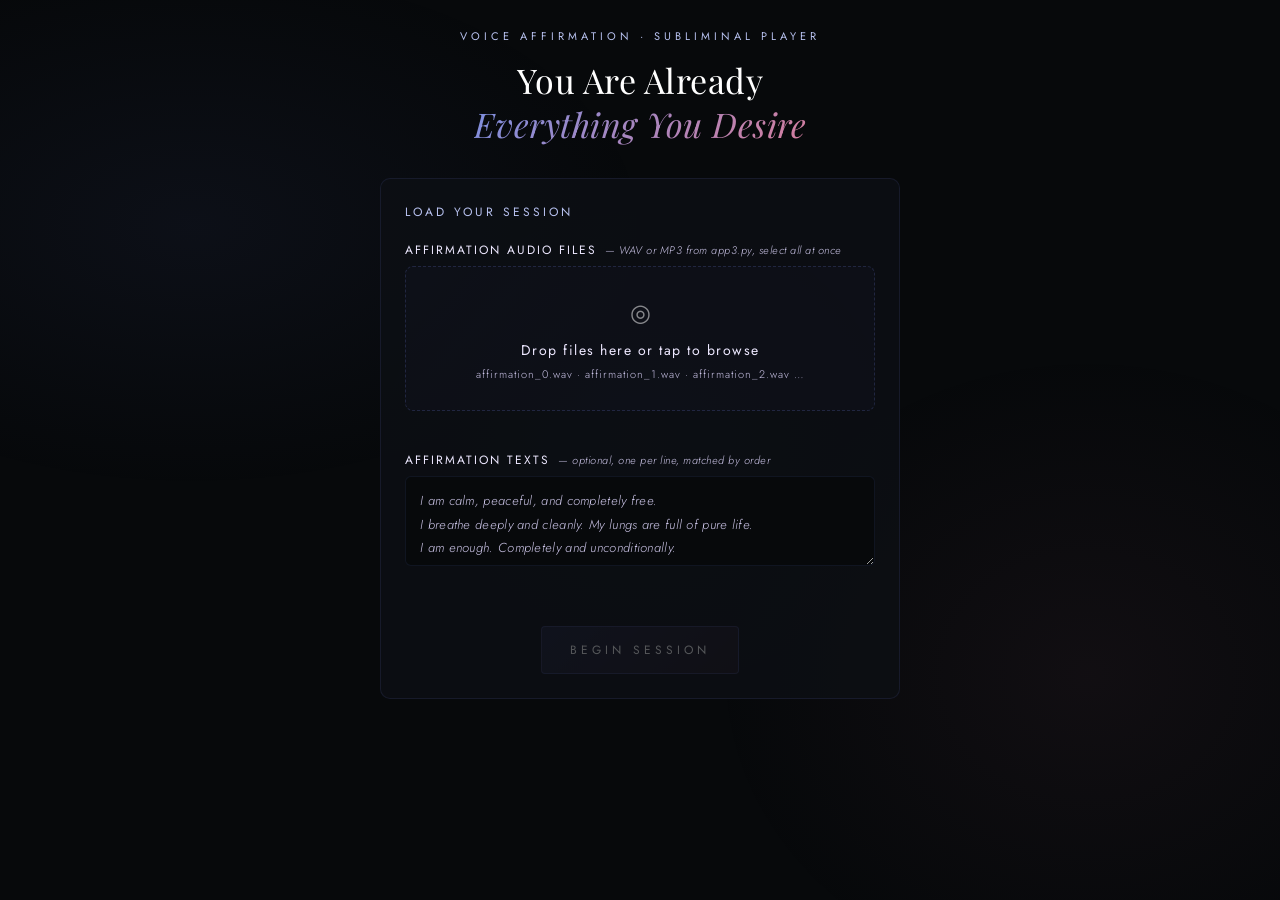
==== subliminal-player/voice-player.html @ ac168c7d "Initial commit -Chatterbox subliminal affirmation player" ====
<!DOCTYPE html>
<html lang="en">
<head>
<meta charset="UTF-8">
<meta name="viewport" content="width=device-width, initial-scale=1.0">
<title>Pritam · Voice Affirmation Player</title>
<link href="https://fonts.googleapis.com/css2?family=Playfair+Display:ital,wght@0,300;0,400;1,300&family=Jost:wght@200;300;400&display=swap" rel="stylesheet">
<style>
  *, *::before, *::after { box-sizing: border-box; margin: 0; padding: 0; }

  :root {
    --bg: #07090b;
    --surface: #0d1014;
    --indigo: #7c8fe0;
    --indigo-dim: #b8c2f0;
    --rose: #d47d9e;
    --rose-dim: #f0aac8;
    --amber: #c0916b;
    --amber-dim: #78543b;
    --text: #ffffff;
    --text-dim: #ede8ff;
    --text-faint: #ccc5e8;
    --glow: rgba(92, 107, 192, 0.12);
  }

  body {
    background: var(--bg);
    color: var(--text);
    font-family: 'Jost', sans-serif;
    font-weight: 300;
    min-height: 100vh;
    display: flex;
    flex-direction: column;
    align-items: center;
    justify-content: flex-start;
    padding: 28px 20px 60px;
    overflow-x: hidden;
  }

  /* ── Background layers ───────────────────────── */
  .stars {
    position: fixed;
    inset: 0;
    z-index: 0;
    pointer-events: none;
    overflow: hidden;
  }
  .star {
    position: absolute;
    border-radius: 50%;
    background: white;
    animation: twinkle var(--dur) ease-in-out infinite;
    opacity: 0;
  }
  @keyframes twinkle {
    0%, 100% { opacity: 0; }
    50% { opacity: var(--brightness); }
  }

  body::before {
    content: '';
    position: fixed;
    inset: 0;
    background:
      radial-gradient(ellipse 55% 45% at 15% 25%, rgba(92,107,192,0.07) 0%, transparent 65%),
      radial-gradient(ellipse 45% 55% at 85% 75%, rgba(192,107,138,0.06) 0%, transparent 65%),
      radial-gradient(ellipse 30% 40% at 50% 50%, rgba(92,107,192,0.04) 0%, transparent 70%);
    pointer-events: none;
    z-index: 0;
  }

  .complete-glow {
    position: fixed;
    inset: 0;
    background: radial-gradient(ellipse 50% 60% at 50% 50%, rgba(92,107,192,0.08) 0%, transparent 70%);
    pointer-events: none;
    z-index: 0;
    opacity: 0;
    transition: opacity 2s;
  }
  .complete-glow.active { opacity: 1; }

  /* ── Layout ──────────────────────────────────── */
  .container {
    position: relative;
    z-index: 1;
    width: 100%;
    max-width: 520px;
    display: flex;
    flex-direction: column;
    align-items: center;
    gap: 32px;
  }

  /* ── Header ──────────────────────────────────── */
  .header { text-align: center; }

  .eyebrow {
    font-family: 'Jost', sans-serif;
    font-weight: 400;
    font-size: 11px;
    letter-spacing: 4px;
    text-transform: uppercase;
    color: var(--indigo-dim);
    margin-bottom: 14px;
  }

  .header h1 {
    font-family: 'Playfair Display', serif;
    font-weight: 300;
    font-size: clamp(24px, 5vw, 34px);
    color: var(--text);
    line-height: 1.3;
    letter-spacing: 0.5px;
  }

  .header h1 em {
    font-style: italic;
    background: linear-gradient(135deg, var(--indigo), var(--rose));
    -webkit-background-clip: text;
    -webkit-text-fill-color: transparent;
    background-clip: text;
  }

  /* ── Setup panel ─────────────────────────────── */
  .setup-panel {
    width: 100%;
    background: rgba(13,16,20,0.8);
    border: 1px solid rgba(92,107,192,0.14);
    border-radius: 10px;
    padding: 24px;
    display: flex;
    flex-direction: column;
    gap: 20px;
    transition: all 0.6s ease;
  }
  .setup-panel.hidden {
    display: none;
  }

  .setup-title {
    font-size: 12px;
    letter-spacing: 3px;
    text-transform: uppercase;
    color: var(--indigo-dim);
    font-weight: 400;
  }

  /* Drop zone */
  .drop-zone {
    border: 1px dashed rgba(92,107,192,0.25);
    border-radius: 8px;
    padding: 28px 16px;
    text-align: center;
    cursor: pointer;
    transition: all 0.3s;
    background: rgba(92,107,192,0.03);
    position: relative;
  }
  .drop-zone:hover, .drop-zone.drag-over {
    border-color: rgba(92,107,192,0.55);
    background: rgba(92,107,192,0.07);
  }
  .drop-zone input[type=file] {
    position: absolute;
    inset: 0;
    opacity: 0;
    cursor: pointer;
    width: 100%;
  }
  .drop-icon {
    font-size: 24px;
    margin-bottom: 10px;
    opacity: 0.5;
  }
  .drop-title {
    font-size: 14px;
    letter-spacing: 1.5px;
    color: var(--text-dim);
    margin-bottom: 6px;
    font-weight: 400;
  }
  .drop-hint {
    font-size: 11px;
    letter-spacing: 1px;
    color: var(--text-faint);
  }

  /* File list */
  .file-list {
    display: flex;
    flex-direction: column;
    gap: 6px;
    max-height: 160px;
    overflow-y: auto;
  }
  .file-item {
    display: flex;
    align-items: center;
    gap: 10px;
    padding: 6px 10px;
    background: rgba(92,107,192,0.05);
    border-radius: 4px;
    border: 1px solid rgba(92,107,192,0.1);
  }
  .file-num {
    font-size: 11px;
    letter-spacing: 1px;
    color: var(--indigo-dim);
    width: 22px;
    flex-shrink: 0;
    font-weight: 400;
  }
  .file-name {
    font-size: 12px;
    letter-spacing: 0.5px;
    color: var(--text-dim);
    flex: 1;
    white-space: nowrap;
    overflow: hidden;
    text-overflow: ellipsis;
  }
  .file-dur {
    font-size: 11px;
    color: var(--text-faint);
    letter-spacing: 0.5px;
  }
  .file-ok { width: 6px; height: 6px; border-radius: 50%; background: var(--indigo); flex-shrink: 0; }

  /* Texts area */
  .setup-label {
    font-size: 12px;
    letter-spacing: 2px;
    text-transform: uppercase;
    color: var(--text-dim);
    margin-bottom: 7px;
    display: flex;
    align-items: center;
    gap: 8px;
    font-weight: 400;
  }
  .setup-label .opt {
    font-size: 11px;
    color: var(--text-faint);
    letter-spacing: 0.5px;
    text-transform: none;
    font-style: italic;
    font-weight: 300;
  }

  .texts-area {
    width: 100%;
    background: rgba(7,9,11,0.8);
    border: 1px solid rgba(92,107,192,0.12);
    border-radius: 6px;
    color: var(--text-dim);
    font-family: 'Jost', sans-serif;
    font-size: 13px;
    font-weight: 300;
    letter-spacing: 0.3px;
    line-height: 1.8;
    padding: 12px 14px;
    resize: vertical;
    min-height: 90px;
    outline: none;
    transition: border-color 0.3s;
  }
  .texts-area:focus { border-color: rgba(92,107,192,0.3); }
  .texts-area::placeholder { color: var(--text-faint); font-style: italic; }

  /* Begin button */
  .begin-btn {
    background: linear-gradient(135deg, rgba(92,107,192,0.2), rgba(192,107,138,0.1));
    border: 1px solid rgba(92,107,192,0.35);
    color: var(--text);
    font-family: 'Jost', sans-serif;
    font-size: 12px;
    font-weight: 400;
    letter-spacing: 4px;
    text-transform: uppercase;
    padding: 14px 28px;
    border-radius: 4px;
    cursor: pointer;
    transition: all 0.4s;
    align-self: center;
  }
  .begin-btn:hover {
    border-color: rgba(92,107,192,0.65);
    background: linear-gradient(135deg, rgba(92,107,192,0.3), rgba(192,107,138,0.15));
    box-shadow: 0 0 20px rgba(92,107,192,0.12);
  }
  .begin-btn:disabled {
    opacity: 0.3;
    cursor: not-allowed;
  }

  .setup-err {
    font-size: 12px;
    letter-spacing: 1px;
    color: var(--rose-dim);
    text-align: center;
    min-height: 14px;
  }

  /* ── Session UI (hidden until started) ───────── */
  .session-ui {
    width: 100%;
    display: flex;
    flex-direction: column;
    align-items: center;
    gap: 32px;
    display: none;
  }
  .session-ui.visible { display: flex; }

  /* ── Subliminal badge ────────────────────────── */
  .subliminal-badge {
    display: flex;
    align-items: center;
    gap: 8px;
    background: rgba(92,107,192,0.08);
    border: 1px solid rgba(92,107,192,0.15);
    border-radius: 20px;
    padding: 6px 14px;
    font-size: 12px;
    letter-spacing: 2.5px;
    text-transform: uppercase;
    color: var(--indigo-dim);
    font-weight: 400;
  }
  .subliminal-dot {
    width: 5px;
    height: 5px;
    border-radius: 50%;
    background: var(--indigo);
    animation: dot-pulse 2s ease-in-out infinite;
  }
  @keyframes dot-pulse {
    0%, 100% { opacity: 0.3; transform: scale(1); }
    50% { opacity: 1; transform: scale(1.3); }
  }

  /* ── Orb ─────────────────────────────────────── */
  .orb-wrap {
    position: relative;
    width: 200px;
    height: 200px;
    display: flex;
    align-items: center;
    justify-content: center;
  }
  .orb-ring {
    position: absolute;
    border-radius: 50%;
    border: 1px solid rgba(92,107,192,0.12);
    animation: ring-pulse 5s ease-in-out infinite;
  }
  .orb-ring:nth-child(1) { width: 200px; height: 200px; animation-delay: 0s; }
  .orb-ring:nth-child(2) { width: 165px; height: 165px; animation-delay: 1s; border-color: rgba(192,107,138,0.1); }
  .orb-ring:nth-child(3) { width: 130px; height: 130px; animation-delay: 2s; border-color: rgba(92,107,192,0.18); }
  @keyframes ring-pulse {
    0%, 100% { transform: scale(1); opacity: 0.5; }
    50% { transform: scale(1.03); opacity: 1; }
  }
  .orb-core {
    width: 88px;
    height: 88px;
    border-radius: 50%;
    background: radial-gradient(circle at 35% 35%, rgba(92,107,192,0.25), rgba(192,107,138,0.12), transparent 80%);
    border: 1px solid rgba(92,107,192,0.25);
    display: flex;
    align-items: center;
    justify-content: center;
    cursor: pointer;
    transition: all 0.5s ease;
    position: relative;
    z-index: 2;
    user-select: none;
  }
  .orb-core:hover {
    border-color: rgba(92,107,192,0.5);
    box-shadow: 0 0 30px rgba(92,107,192,0.15);
  }
  .orb-core.playing {
    animation: orb-breathe 5s ease-in-out infinite;
    border-color: rgba(92,107,192,0.4);
  }
  @keyframes orb-breathe {
    0%, 100% { transform: scale(1); box-shadow: 0 0 20px rgba(92,107,192,0.1); }
    50% { transform: scale(1.07); box-shadow: 0 0 50px rgba(92,107,192,0.25), 0 0 80px rgba(192,107,138,0.1); }
  }
  .play-icon {
    width: 0; height: 0;
    border-style: solid;
    border-width: 11px 0 11px 19px;
    border-color: transparent transparent transparent rgba(200,200,255,0.8);
    margin-left: 5px;
  }
  .pause-icon { display: flex; gap: 6px; }
  .pause-bar { width: 4px; height: 20px; background: rgba(200,200,255,0.8); border-radius: 2px; }

  /* ── Affirmation display ─────────────────────── */
  .affirmation-display {
    text-align: center;
    min-height: 110px;
    display: flex;
    flex-direction: column;
    align-items: center;
    justify-content: center;
    gap: 12px;
    padding: 0 12px;
  }
  .affirmation-text {
    font-family: 'Playfair Display', serif;
    font-size: clamp(17px, 3.2vw, 22px);
    font-weight: 300;
    font-style: italic;
    color: var(--text);
    line-height: 1.7;
    opacity: 0;
    transform: translateY(8px);
    transition: opacity 1.4s ease, transform 1.4s ease;
    letter-spacing: 0.2px;
  }
  .affirmation-text.visible { opacity: 1; transform: translateY(0); }
  .affirmation-num {
    font-size: 12px;
    letter-spacing: 3px;
    text-transform: uppercase;
    color: var(--indigo-dim);
    opacity: 0;
    transition: opacity 1s ease 0.4s;
    font-weight: 400;
  }
  .affirmation-num.visible { opacity: 1; }

  /* ── Subliminal wave indicator ───────────────── */
  .subliminal-indicator {
    display: flex;
    align-items: center;
    gap: 10px;
    opacity: 0;
    transition: opacity 0.5s;
  }
  .subliminal-indicator.visible { opacity: 1; }
  .sub-wave { display: flex; align-items: center; gap: 2px; height: 16px; }
  .sub-bar {
    width: 2px;
    border-radius: 1px;
    background: linear-gradient(180deg, var(--indigo), var(--rose));
    animation: sub-wave-anim 1.2s ease-in-out infinite;
    transform-origin: bottom;
  }
  .sub-bar:nth-child(1) { height: 4px; animation-delay: 0s; }
  .sub-bar:nth-child(2) { height: 8px; animation-delay: 0.15s; }
  .sub-bar:nth-child(3) { height: 12px; animation-delay: 0.3s; }
  .sub-bar:nth-child(4) { height: 8px; animation-delay: 0.45s; }
  .sub-bar:nth-child(5) { height: 4px; animation-delay: 0.6s; }
  @keyframes sub-wave-anim {
    0%, 100% { transform: scaleY(0.4); opacity: 0.4; }
    50% { transform: scaleY(1); opacity: 1; }
  }
  .sub-label { font-size: 11px; letter-spacing: 2px; text-transform: uppercase; color: var(--indigo-dim); font-weight: 400; }

  /* ── Breathing guide ─────────────────────────── */
  .breathing {
    font-size: 12px;
    letter-spacing: 3px;
    text-transform: uppercase;
    color: var(--text-dim);
    text-align: center;
    min-height: 16px;
    font-weight: 400;
  }
  .breath-word { transition: color 0.6s, opacity 0.6s; opacity: 0.3; }
  .breath-word.active { color: var(--indigo); opacity: 1; }

  /* ── Progress ────────────────────────────────── */
  .progress-section { width: 100%; display: flex; flex-direction: column; gap: 10px; }
  .progress-bar-wrap {
    width: 100%;
    height: 1px;
    background: rgba(255,255,255,0.05);
    position: relative;
    cursor: pointer;
  }
  .progress-bar-fill {
    height: 100%;
    background: linear-gradient(90deg, var(--indigo-dim), var(--indigo), var(--rose));
    width: 0%;
    transition: width 0.5s linear;
  }
  .time-row {
    display: flex;
    justify-content: space-between;
    font-size: 12px;
    color: var(--text-dim);
    letter-spacing: 1.5px;
    font-weight: 400;
  }

  /* ── Controls ────────────────────────────────── */
  .controls { display: flex; align-items: center; gap: 28px; }
  .ctrl-btn {
    background: none;
    border: none;
    cursor: pointer;
    color: var(--text-dim);
    font-size: 11px;
    letter-spacing: 2px;
    text-transform: uppercase;
    font-family: 'Jost', sans-serif;
    font-weight: 400;
    transition: color 0.3s;
    padding: 8px;
    display: flex;
    flex-direction: column;
    align-items: center;
    gap: 6px;
  }
  .ctrl-btn:hover { color: var(--indigo); }
  .ctrl-btn svg { width: 17px; height: 17px; }

  /* ── Volume section ──────────────────────────── */
  .volume-section {
    display: flex;
    flex-direction: column;
    gap: 14px;
    width: 100%;
    max-width: 300px;
  }
  .vol-row { display: flex; align-items: center; gap: 10px; }
  .vol-label {
    font-size: 12px;
    letter-spacing: 1.5px;
    text-transform: uppercase;
    color: var(--text-dim);
    width: 68px;
    flex-shrink: 0;
    font-weight: 400;
  }
  .vol-val {
    font-size: 12px;
    color: var(--indigo-dim);
    letter-spacing: 1px;
    width: 40px;
    text-align: right;
    flex-shrink: 0;
    font-weight: 400;
  }
  input[type=range] {
    -webkit-appearance: none;
    flex: 1;
    height: 1px;
    background: rgba(255,255,255,0.08);
    outline: none;
    cursor: pointer;
  }
  input[type=range]::-webkit-slider-thumb {
    -webkit-appearance: none;
    width: 9px;
    height: 9px;
    border-radius: 50%;
    background: var(--indigo);
    cursor: pointer;
  }

  /* ── Sub-note ────────────────────────────────── */
  .sub-note {
    background: rgba(92,107,192,0.08);
    border: 1px solid rgba(124,143,224,0.25);
    border-radius: 6px;
    padding: 12px 16px;
    font-size: 12px;
    letter-spacing: 0.5px;
    color: var(--text-dim);
    text-align: center;
    line-height: 1.8;
    max-width: 360px;
  }
  .sub-note strong { color: var(--indigo-dim); letter-spacing: 2px; text-transform: uppercase; font-weight: 400; }

  /* ── Misc ────────────────────────────────────── */
  .divider { width: 50px; height: 1px; background: linear-gradient(90deg, transparent, var(--indigo-dim), transparent); }
  .counter { font-size: 12px; letter-spacing: 2px; color: var(--text-dim); text-align: center; font-weight: 400; }
  .counter span { color: var(--indigo-dim); }
  .status {
    font-size: 12px;
    letter-spacing: 2px;
    text-transform: uppercase;
    color: var(--rose-dim);
    text-align: center;
    min-height: 16px;
    opacity: 0;
    transition: opacity 0.5s;
    font-weight: 400;
  }
  .status.visible { opacity: 1; }

  /* ── Scrollbar for file list ─────────────────── */
  .file-list::-webkit-scrollbar { width: 3px; }
  .file-list::-webkit-scrollbar-track { background: transparent; }
  .file-list::-webkit-scrollbar-thumb { background: rgba(92,107,192,0.2); border-radius: 2px; }
</style>
</head>
<body>

<div class="stars" id="starsContainer"></div>
<div class="complete-glow" id="completeGlow"></div>

<div class="container">

  <!-- ── Header ──────────────────────────────── -->
  <div class="header">
    <p class="eyebrow">Voice Affirmation · Subliminal Player</p>
    <h1>You Are Already<br><em>Everything You Desire</em></h1>
  </div>

  <!-- ── Setup Panel ─────────────────────────── -->
  <div class="setup-panel" id="setupPanel">
    <div class="setup-title">Load Your Session</div>

    <div>
      <div class="setup-label">
        Affirmation Audio Files
        <span class="opt">— WAV or MP3 from app3.py, select all at once</span>
      </div>
      <div class="drop-zone" id="dropZone">
        <input type="file" id="fileInput" multiple accept="audio/wav,audio/mpeg,audio/mp3,audio/ogg,.wav,.mp3,.ogg">
        <div class="drop-icon">◎</div>
        <div class="drop-title">Drop files here or tap to browse</div>
        <div class="drop-hint">affirmation_0.wav · affirmation_1.wav · affirmation_2.wav …</div>
      </div>
    </div>

    <div class="file-list" id="fileList"></div>

    <div>
      <div class="setup-label">
        Affirmation Texts
        <span class="opt">— optional, one per line, matched by order</span>
      </div>
      <textarea class="texts-area" id="textsArea"
        placeholder="I am calm, peaceful, and completely free.&#10;I breathe deeply and cleanly. My lungs are full of pure life.&#10;I am enough. Completely and unconditionally.&#10;…"></textarea>
    </div>

    <div class="setup-err" id="setupErr"></div>
    <button class="begin-btn" id="beginBtn" disabled>Begin Session</button>
  </div>

  <!-- ── Session UI (hidden until files loaded) ── -->
  <div class="session-ui" id="sessionUI">

    <div class="subliminal-badge">
      <div class="subliminal-dot"></div>
      Subliminal Mode Active
    </div>

    <div class="orb-wrap">
      <div class="orb-ring"></div>
      <div class="orb-ring"></div>
      <div class="orb-ring"></div>
      <div class="orb-core" id="orbBtn">
        <div class="play-icon" id="playIcon"></div>
      </div>
    </div>

    <div class="affirmation-display">
      <div class="affirmation-num" id="affNum" style="opacity:1;">Tap the orb to begin</div>
      <div class="affirmation-text" id="affText" style="opacity:1;transform:none;font-style:normal;font-size:14px;color:var(--text-dim);">
        Close your eyes. Breathe slowly. Let your mind rest.
      </div>
    </div>

    <div class="subliminal-indicator" id="subIndicator">
      <div class="sub-wave">
        <div class="sub-bar"></div><div class="sub-bar"></div>
        <div class="sub-bar"></div><div class="sub-bar"></div>
        <div class="sub-bar"></div>
      </div>
      <span class="sub-label">Voice reaching subconscious</span>
      <div class="sub-wave">
        <div class="sub-bar"></div><div class="sub-bar"></div>
        <div class="sub-bar"></div><div class="sub-bar"></div>
        <div class="sub-bar"></div>
      </div>
    </div>

    <div class="breathing" id="breathGuide">
      <span class="breath-word" id="bw1">Inhale</span> &nbsp;·&nbsp;
      <span class="breath-word" id="bw2">Hold</span> &nbsp;·&nbsp;
      <span class="breath-word" id="bw3">Release</span>
    </div>

    <div class="progress-section">
      <div class="progress-bar-wrap">
        <div class="progress-bar-fill" id="progressFill"></div>
      </div>
      <div class="time-row">
        <span id="timeElapsed">0:00</span>
        <span id="timeDuration">—</span>
      </div>
    </div>

    <div class="controls">
      <button class="ctrl-btn" id="restartBtn">
        <svg viewBox="0 0 24 24" fill="none" stroke="currentColor" stroke-width="1.5">
          <path d="M3 12a9 9 0 1 0 9-9 9.75 9.75 0 0 0-6.74 2.74L3 8"/>
          <path d="M3 3v5h5"/>
        </svg>
        Restart
      </button>

      <button class="ctrl-btn" id="loopBtn">
        <svg viewBox="0 0 24 24" fill="none" stroke="currentColor" stroke-width="1.5">
          <path d="M17 1l4 4-4 4"/>
          <path d="M3 11V9a4 4 0 0 1 4-4h14"/>
          <path d="M7 23l-4-4 4-4"/>
          <path d="M21 13v2a4 4 0 0 1-4 4H3"/>
        </svg>
        Loop
      </button>

      <button class="ctrl-btn" id="loadNewBtn">
        <svg viewBox="0 0 24 24" fill="none" stroke="currentColor" stroke-width="1.5">
          <path d="M21 15v4a2 2 0 0 1-2 2H5a2 2 0 0 1-2-2v-4"/>
          <polyline points="17 8 12 3 7 8"/>
          <line x1="12" x2="12" y1="3" y2="15"/>
        </svg>
        Load
      </button>
    </div>

    <!-- Volume Mix -->
    <div class="volume-section">
      <div class="vol-row">
        <span class="vol-label">Ambient</span>
        <input type="range" id="ambVolSlider" min="0" max="1" step="0.01" value="0.70">
        <span class="vol-val" id="ambVolVal">70%</span>
      </div>
      <div class="vol-row">
        <span class="vol-label">Voice</span>
        <input type="range" id="voiceVolSlider" min="0" max="0.12" step="0.002" value="0.02">
        <span class="vol-val" id="voiceVolVal">Ultra</span>
      </div>
    </div>

    <div class="sub-note">
      <strong>Subliminal Mix</strong><br>
      Your Chatterbox voice plays at ~2% volume — beneath conscious resistance — while the theta tones guide your mind into deep receptivity. The beliefs install gently, below the threshold of resistance.
    </div>

    <div class="divider"></div>
    <div class="counter">
      Affirmation <span id="currNum">—</span> of <span id="totalNum">—</span>
      &nbsp;·&nbsp; Loop <span id="loopNum">1</span>
    </div>
    <div class="status" id="statusMsg"></div>

  </div><!-- /session-ui -->

</div><!-- /container -->

<script>
// ─── Stars ───────────────────────────────────────────────────────────
(function createStars() {
  const c = document.getElementById('starsContainer');
  for (let i = 0; i < 120; i++) {
    const s = document.createElement('div');
    s.className = 'star';
    const size = Math.random() * 1.5 + 0.5;
    s.style.cssText = `
      left:${Math.random()*100}%;top:${Math.random()*100}%;
      width:${size}px;height:${size}px;
      --dur:${3+Math.random()*6}s;
      --brightness:${0.1+Math.random()*0.5};
      animation-delay:${Math.random()*8}s;
    `;
    c.appendChild(s);
  }
})();

// ─── State ───────────────────────────────────────────────────────────
let audioCtx      = null;
let ambGain       = null;      // ambient oscillator gain
let voiceGain     = null;      // voice layer gain
let oscillators   = [];

let audioBuffers  = [];        // decoded AudioBuffer per affirmation
let affTexts      = [];        // display text per affirmation
let totalAff      = 0;
let totalDurSecs  = 0;         // sum of affirmation durations

let playing       = false;
let loopEnabled   = false;
let currentIndex  = 0;
let currentLoop   = 1;
let elapsed       = 0;
let clockId       = null;
let currentSource = null;      // active BufferSourceNode
let pauseTimer    = null;

const PAUSE_MS    = 3500;      // gap between affirmations (ms)
let   voiceVol    = 0.02;      // ~2% — subliminal level
let   breathId    = null;

// ─── DOM refs ────────────────────────────────────────────────────────
const setupPanel   = document.getElementById('setupPanel');
const sessionUI    = document.getElementById('sessionUI');
const fileInput    = document.getElementById('fileInput');
const dropZone     = document.getElementById('dropZone');
const fileList     = document.getElementById('fileList');
const textsArea    = document.getElementById('textsArea');
const beginBtn     = document.getElementById('beginBtn');
const setupErr     = document.getElementById('setupErr');
const orbBtn       = document.getElementById('orbBtn');
const affText      = document.getElementById('affText');
const affNum       = document.getElementById('affNum');
const progressFill = document.getElementById('progressFill');
const timeElapsed  = document.getElementById('timeElapsed');
const timeDuration = document.getElementById('timeDuration');
const statusMsg    = document.getElementById('statusMsg');
const currNum      = document.getElementById('currNum');
const totalNum     = document.getElementById('totalNum');
const loopNum      = document.getElementById('loopNum');
const restartBtn   = document.getElementById('restartBtn');
const loopBtn      = document.getElementById('loopBtn');
const loadNewBtn   = document.getElementById('loadNewBtn');
const ambVolSlider = document.getElementById('ambVolSlider');
const voiceVolSlider = document.getElementById('voiceVolSlider');
const ambVolVal    = document.getElementById('ambVolVal');
const voiceVolVal  = document.getElementById('voiceVolVal');
const bw1 = document.getElementById('bw1');
const bw2 = document.getElementById('bw2');
const bw3 = document.getElementById('bw3');
const subIndicator = document.getElementById('subIndicator');
const completeGlow = document.getElementById('completeGlow');

// ─── File Loading ────────────────────────────────────────────────────
let pendingFiles = [];

fileInput.addEventListener('change', e => handleFiles(e.target.files));

dropZone.addEventListener('dragover', e => { e.preventDefault(); dropZone.classList.add('drag-over'); });
dropZone.addEventListener('dragleave', () => dropZone.classList.remove('drag-over'));
dropZone.addEventListener('drop', e => {
  e.preventDefault();
  dropZone.classList.remove('drag-over');
  handleFiles(e.dataTransfer.files);
});

function handleFiles(files) {
  // Sort by filename so affirmation_0 → affirmation_1 → …
  pendingFiles = Array.from(files).sort((a, b) => {
    const numA = parseInt((a.name.match(/\d+/) || [Infinity])[0]);
    const numB = parseInt((b.name.match(/\d+/) || [Infinity])[0]);
    return numA - numB;
  });

  fileList.innerHTML = '';
  setupErr.textContent = '';

  if (pendingFiles.length === 0) return;

  pendingFiles.forEach((f, i) => {
    const item = document.createElement('div');
    item.className = 'file-item';
    item.id = `fi-${i}`;
    item.innerHTML = `
      <div class="file-num">${i + 1}</div>
      <div class="file-name">${f.name}</div>
      <div class="file-dur" id="fid-${i}">…</div>
      <div class="file-ok" style="background:var(--text-faint)" id="fok-${i}"></div>
    `;
    fileList.appendChild(item);

    // Probe duration via temp Audio element
    const url = URL.createObjectURL(f);
    const tmp = new Audio(url);
    tmp.addEventListener('loadedmetadata', () => {
      const dur = tmp.duration;
      document.getElementById(`fid-${i}`).textContent =
        isFinite(dur) ? `${dur.toFixed(1)}s` : '—';
      document.getElementById(`fok-${i}`).style.background = 'var(--indigo)';
      URL.revokeObjectURL(url);
    });
  });

  beginBtn.disabled = false;
}

// ─── Audio Context & Ambient Setup ───────────────────────────────────
function initAudio() {
  if (audioCtx) return;
  audioCtx = new (window.AudioContext || window.webkitAudioContext)();

  // ── Ambient layer ────────────────────────────────────────────────
  // Theta binaural (7 Hz) + drone undertones — calm receptive state
  ambGain = audioCtx.createGain();
  ambGain.gain.setValueAtTime(0, audioCtx.currentTime);
  ambGain.connect(audioCtx.destination);

  const freqPairs = [
    { base: 130.8, beat: 7   },  // C3 + 7Hz theta beat
    { base: 196.0, beat: 0   },  // G3 drone
    { base: 261.6, beat: 0   },  // C4 drone
    { base:  65.4, beat: 0   },  // C2 sub-bass drone (warmth)
  ];

  freqPairs.forEach(({ base, beat }, i) => {
    const oscL   = audioCtx.createOscillator();
    const oscR   = audioCtx.createOscillator();
    const gL     = audioCtx.createGain();
    const gR     = audioCtx.createGain();
    const merger = audioCtx.createChannelMerger(2);
    const vol    = [0.13, 0.07, 0.045, 0.025][i];

    oscL.type = oscR.type = 'sine';
    oscL.frequency.value = base;
    oscR.frequency.value = base + beat;
    gL.gain.value = gR.gain.value = vol;

    oscL.connect(gL); oscR.connect(gR);
    gL.connect(merger, 0, 0); gR.connect(merger, 0, 1);
    merger.connect(ambGain);

    oscL.start(); oscR.start();
    oscillators.push(oscL, oscR);
  });

  // ── Voice layer ──────────────────────────────────────────────────
  voiceGain = audioCtx.createGain();
  voiceGain.gain.setValueAtTime(voiceVol, audioCtx.currentTime);
  voiceGain.connect(audioCtx.destination);
}

function ambientFadeIn() {
  if (!ambGain) return;
  const v = parseFloat(ambVolSlider.value);
  ambGain.gain.setTargetAtTime(v * 0.32, audioCtx.currentTime, 2.5);
}

function ambientFadeOut() {
  if (!ambGain) return;
  ambGain.gain.setTargetAtTime(0, audioCtx.currentTime, 1.5);
}

// ─── Decode all files into AudioBuffers ──────────────────────────────
async function decodeAllFiles(files) {
  audioBuffers = [];
  totalDurSecs = 0;
  for (const f of files) {
    const ab = await f.arrayBuffer();
    const buf = await audioCtx.decodeAudioData(ab);
    audioBuffers.push(buf);
    totalDurSecs += buf.duration + (PAUSE_MS / 1000);
  }
}

// ─── Play a specific affirmation buffer ──────────────────────────────
function playBuffer(index, onEnded) {
  if (currentSource) {
    currentSource.onended = null; // detach before stopping
    try { currentSource.stop(); } catch(e) {}
    currentSource = null;
  }

  if (!audioBuffers[index]) return;
  const src = audioCtx.createBufferSource();
  src.buffer = audioBuffers[index];
  src.connect(voiceGain);
  src.start();
  src.onended = onEnded;
  currentSource = src;
}

// ─── Session Logic ────────────────────────────────────────────────────
function showAff(idx) {
  affText.classList.remove('visible');
  affNum.classList.remove('visible');

  setTimeout(() => {
    const txt = affTexts[idx] || `Affirmation ${idx + 1}`;
    affText.style.fontStyle  = 'italic';
    affText.style.fontSize   = '';
    affText.style.color      = '';
    affText.textContent      = txt;
    affNum.textContent       = `${idx + 1} of ${totalAff}`;
    affText.classList.add('visible');
    affNum.classList.add('visible');
    currNum.textContent = idx + 1;
  }, 700);
}

function scheduleNext() {
  if (!playing) return;
  pauseTimer = setTimeout(() => {
    if (!playing) return;
    currentIndex++;
    if (currentIndex >= totalAff) {
      if (loopEnabled) {
        currentLoop++;
        loopNum.textContent = currentLoop;
        currentIndex = 0;
        playAffirmation(currentIndex);
      } else {
        endSession();
      }
      return;
    }
    playAffirmation(currentIndex);
  }, PAUSE_MS);
}

function playAffirmation(idx) {
  showAff(idx);
  playBuffer(idx, () => {
    if (playing) scheduleNext();
  });
}

function startClock() {
  clockId = setInterval(() => {
    elapsed++;
    const pct = Math.min((elapsed / (totalDurSecs * (loopEnabled ? 3 : 1))) * 100, 100);
    progressFill.style.width = pct + '%';
    timeElapsed.textContent = fmtTime(elapsed);
  }, 1000);
}

function startBreathing() {
  const phases = [bw1, bw2, bw3];
  phases.forEach(el => el.classList.remove('active'));
  phases[0].classList.add('active');
  let p = 0;
  breathId = setInterval(() => {
    phases[p].classList.remove('active');
    p = (p + 1) % 3;
    phases[p].classList.add('active');
  }, 4000);
}

function stopBreathing() {
  clearInterval(breathId);
  [bw1, bw2, bw3].forEach(el => el.classList.remove('active'));
}

function startSession() {
  playing = true;
  setOrbPause();
  ambientFadeIn();
  voiceGain.gain.setValueAtTime(voiceVol, audioCtx.currentTime);
  subIndicator.classList.add('visible');
  startBreathing();
  startClock();
  playAffirmation(currentIndex);
  statusMsg.textContent = 'Subliminal voice flowing · Stay relaxed';
  statusMsg.classList.add('visible');
}

function pauseSession() {
  playing = false;
  clearTimeout(pauseTimer);
  clearInterval(clockId);
  stopBreathing();
  ambientFadeOut();
  if (currentSource) {
    try { currentSource.stop(); } catch(e) {}
    currentSource = null;
  }
  subIndicator.classList.remove('visible');
  setOrbPlay();
  statusMsg.textContent = 'Paused · Return when ready';
}

function resumeSession() {
  playing = true;
  setOrbPause();
  ambientFadeIn();
  voiceGain.gain.setValueAtTime(voiceVol, audioCtx.currentTime);
  subIndicator.classList.add('visible');
  startBreathing();
  startClock();
  playAffirmation(currentIndex); // replay current one from start
  statusMsg.textContent = 'Subliminal voice flowing · Stay relaxed';
}

function endSession() {
  clearInterval(clockId);
  clearTimeout(pauseTimer);
  stopBreathing();
  ambientFadeOut();
  if (currentSource) {
    try { currentSource.stop(); } catch(e) {}
    currentSource = null;
  }
  playing = false;
  subIndicator.classList.remove('visible');
  completeGlow.classList.add('active');
  setOrbPlay();

  affText.classList.remove('visible');
  affNum.classList.remove('visible');
  setTimeout(() => {
    affText.style.fontStyle = 'normal';
    affText.style.fontSize  = '14px';
    affText.style.color     = 'var(--text-dim)';
    affText.textContent     = 'Session complete. It is done. It is already real.';
    affNum.textContent      = '✦ Complete';
    affText.classList.add('visible');
    affNum.classList.add('visible');
  }, 600);

  progressFill.style.width = '100%';
  statusMsg.textContent    = '✦ Your subconscious has received all affirmations ✦';
  currNum.textContent      = totalAff;
}

function resetState() {
  clearInterval(clockId);
  clearTimeout(pauseTimer);
  stopBreathing();
  if (currentSource) {
    currentSource.onended = null;
    try { currentSource.stop(); } catch(e) {}
    currentSource = null;
  }
  playing      = false;
  currentIndex = 0;
  currentLoop  = 1;
  elapsed      = 0;
  progressFill.style.width   = '0%';
  timeElapsed.textContent    = '0:00';
  loopNum.textContent        = '1';
  currNum.textContent        = '—';
  subIndicator.classList.remove('visible');
  completeGlow.classList.remove('active');
  statusMsg.classList.remove('visible');
  setOrbPlay();
}

// ─── Begin — fires when user presses Begin Session ────────────────────
beginBtn.addEventListener('click', async () => {
  if (pendingFiles.length === 0) { setupErr.textContent = 'Please select at least one audio file.'; return; }
  beginBtn.disabled   = true;
  beginBtn.textContent = 'Loading…';
  setupErr.textContent = '';

  // Parse affirmation texts
  const lines = textsArea.value.trim().split('\n').map(l => l.trim()).filter(Boolean);
  affTexts = lines;
  totalAff = pendingFiles.length;
  totalNum.textContent = totalAff;
  timeDuration.textContent = fmtTime(Math.round(
    pendingFiles.length * 8 // rough estimate before decode
  ));

  initAudio();
  try {
    await decodeAllFiles(pendingFiles);
  } catch(e) {
    setupErr.textContent = 'Could not decode audio: ' + e.message;
    beginBtn.disabled = false;
    beginBtn.textContent = 'Begin Session';
    return;
  }

  timeDuration.textContent = fmtTime(Math.round(totalDurSecs));

  // Switch views
  setupPanel.classList.add('hidden');
  sessionUI.classList.add('visible');
});

// ─── Orb click ────────────────────────────────────────────────────────
orbBtn.addEventListener('click', () => {
  if (audioCtx && audioCtx.state === 'suspended') audioCtx.resume();
  if (!playing && elapsed === 0) startSession();
  else if (playing) pauseSession();
  else resumeSession();
});

// ─── Restart ──────────────────────────────────────────────────────────
restartBtn.addEventListener('click', () => {
  ambientFadeOut();
  resetState();
  affText.classList.remove('visible');
  affNum.classList.remove('visible');
  setTimeout(() => {
    affText.style.fontStyle = 'normal';
    affText.style.fontSize  = '14px';
    affText.style.color     = 'var(--text-dim)';
    affText.textContent     = 'Close your eyes. Breathe slowly. Let your mind rest.';
    affNum.textContent      = 'Ready';
    affText.classList.add('visible');
    affNum.classList.add('visible');
  }, 400);
});

// ─── Loop toggle ──────────────────────────────────────────────────────
loopBtn.addEventListener('click', () => {
  loopEnabled = !loopEnabled;
  loopBtn.style.color = loopEnabled ? 'var(--indigo)' : '';
});

// ─── Load New (back to setup) ─────────────────────────────────────────
loadNewBtn.addEventListener('click', () => {
  ambientFadeOut();
  resetState();
  sessionUI.classList.remove('visible');
  setupPanel.classList.remove('hidden');
  fileList.innerHTML = '';
  textsArea.value    = '';
  pendingFiles       = [];
  audioBuffers       = [];
  beginBtn.disabled  = true;
  beginBtn.textContent = 'Begin Session';
  fileInput.value    = '';
  affText.textContent     = 'Close your eyes. Breathe slowly. Let your mind rest.';
  affNum.textContent      = 'Tap the orb to begin';
});

// ─── Volume sliders ───────────────────────────────────────────────────
ambVolSlider.addEventListener('input', () => {
  const v = parseFloat(ambVolSlider.value);
  if (ambGain && playing) ambGain.gain.setTargetAtTime(v * 0.32, audioCtx.currentTime, 0.3);
  ambVolVal.textContent = Math.round(v * 100) + '%';
});

voiceVolSlider.addEventListener('input', () => {
  voiceVol = parseFloat(voiceVolSlider.value);
  if (voiceGain) voiceGain.gain.setValueAtTime(voiceVol, audioCtx.currentTime);
  if      (voiceVol <= 0.008) voiceVolVal.textContent = 'Ghost';
  else if (voiceVol <= 0.025) voiceVolVal.textContent = 'Ultra';
  else if (voiceVol <= 0.06)  voiceVolVal.textContent = 'Deep';
  else                        voiceVolVal.textContent  = Math.round(voiceVol * 100) + '%';
});

// ─── Helpers ──────────────────────────────────────────────────────────
function fmtTime(s) {
  const m = Math.floor(s / 60);
  return `${m}:${String(Math.floor(s % 60)).padStart(2,'0')}`;
}

function setOrbPause() {
  orbBtn.innerHTML = '';
  const pd = document.createElement('div');
  pd.className = 'pause-icon';
  pd.innerHTML = '<div class="pause-bar"></div><div class="pause-bar"></div>';
  orbBtn.appendChild(pd);
  orbBtn.classList.add('playing');
}

function setOrbPlay() {
  orbBtn.innerHTML = '';
  const pi = document.createElement('div');
  pi.className = 'play-icon';
  orbBtn.appendChild(pi);
  orbBtn.classList.remove('playing');
}

// ─── Init ─────────────────────────────────────────────────────────────
totalNum.textContent = '—';
affText.classList.add('visible');
affNum.classList.add('visible');
</script>
</body>
</html>
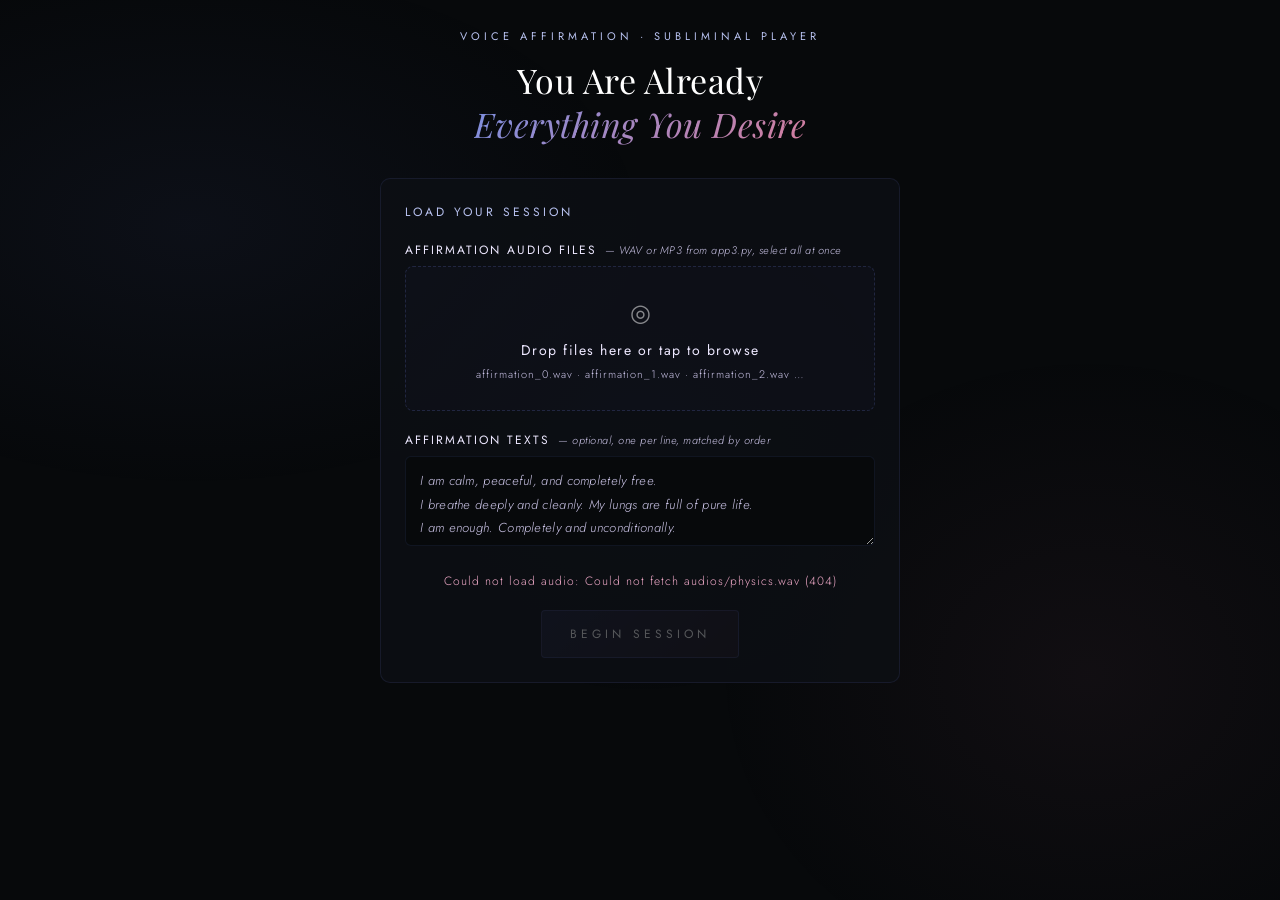
==== commit 2b50ec31: "New audios" ====
--- a/subliminal-player/voice-player.html
+++ b/subliminal-player/voice-player.html
@@ -646,6 +646,17 @@
 
     <div class="setup-err" id="setupErr"></div>
     <button class="begin-btn" id="beginBtn" disabled>Begin Session</button>
+
+    <!-- Auto-load state (shown when AFFIRMATIONS config is set) -->
+    <div id="autoLoadState" style="display:none;text-align:center;padding:32px 0;">
+      <div class="setup-title" style="margin-bottom:14px;">Loading Your Session</div>
+      <div id="autoLoadMsg" style="font-size:12px;letter-spacing:1.5px;color:var(--text-faint);">Fetching affirmations…</div>
+      <div style="margin-top:20px;display:flex;justify-content:center;gap:6px;" id="autoLoadDots">
+        <div style="width:5px;height:5px;border-radius:50%;background:var(--indigo);animation:dot-pulse 1.4s ease-in-out 0s infinite;"></div>
+        <div style="width:5px;height:5px;border-radius:50%;background:var(--indigo);animation:dot-pulse 1.4s ease-in-out 0.2s infinite;"></div>
+        <div style="width:5px;height:5px;border-radius:50%;background:var(--indigo);animation:dot-pulse 1.4s ease-in-out 0.4s infinite;"></div>
+      </div>
+    </div>
   </div>
 
   <!-- ── Session UI (hidden until files loaded) ── -->
@@ -762,6 +773,19 @@
 </div><!-- /container -->
 
 <script>
+// ╔══════════════════════════════════════════════════════════════════╗
+// ║  AFFIRMATIONS CONFIG — edit this block to set your audio files  ║
+// ║  Leave the array empty [] to use the manual file picker instead  ║
+// ╚══════════════════════════════════════════════════════════════════╝
+const AFFIRMATIONS = [
+  { url: "audios/peace.wav", text: "Peace" },
+  { url: "audios/clean.wav", text: "Clean Body" },
+  { url: "audios/physics.wav", text: "Physics" },
+  { url: "audios/attract.wav", text: "Attraction" },
+  { url: "audios/self.wav", text: "Self" },
+  // Add more lines here — one per affirmation file
+];
+
 // ─── Stars ───────────────────────────────────────────────────────────
 (function createStars() {
   const c = document.getElementById('starsContainer');
@@ -945,7 +969,7 @@
   ambGain.gain.setTargetAtTime(0, audioCtx.currentTime, 1.5);
 }
 
-// ─── Decode all files into AudioBuffers ──────────────────────────────
+// ─── Decode all File objects into AudioBuffers ───────────────────────
 async function decodeAllFiles(files) {
   audioBuffers = [];
   totalDurSecs = 0;
@@ -953,6 +977,24 @@
     const ab = await f.arrayBuffer();
     const buf = await audioCtx.decodeAudioData(ab);
     audioBuffers.push(buf);
+    totalDurSecs += buf.duration + (PAUSE_MS / 1000);
+  }
+}
+
+// ─── Decode URLs into AudioBuffers (auto-load mode) ───────────────────
+async function decodeAllUrls(items) {
+  audioBuffers = [];
+  affTexts     = [];
+  totalDurSecs = 0;
+  const autoMsg = document.getElementById('autoLoadMsg');
+  for (let i = 0; i < items.length; i++) {
+    if (autoMsg) autoMsg.textContent = `Loading ${i + 1} of ${items.length}…`;
+    const res = await fetch(items[i].url);
+    if (!res.ok) throw new Error(`Could not fetch ${items[i].url} (${res.status})`);
+    const ab  = await res.arrayBuffer();
+    const buf = await audioCtx.decodeAudioData(ab);
+    audioBuffers.push(buf);
+    affTexts.push(items[i].text || `Affirmation ${i + 1}`);
     totalDurSecs += buf.duration + (PAUSE_MS / 1000);
   }
 }
@@ -1209,6 +1251,14 @@
   resetState();
   sessionUI.classList.remove('visible');
   setupPanel.classList.remove('hidden');
+  // Restore all setup UI elements (may have been hidden by autoInit)
+  document.querySelector('.drop-zone').style.display        = '';
+  document.querySelector('.file-list').style.display        = '';
+  document.querySelectorAll('.setup-label').forEach(el => el.style.display = '');
+  document.querySelector('.texts-area').style.display       = '';
+  document.getElementById('beginBtn').style.display         = '';
+  document.getElementById('setupErr').style.display         = '';
+  document.getElementById('autoLoadState').style.display    = 'none';
   fileList.innerHTML = '';
   textsArea.value    = '';
   pendingFiles       = [];
@@ -1259,10 +1309,46 @@
   orbBtn.classList.remove('playing');
 }
 
+// ─── Auto-init from AFFIRMATIONS config ─────────────────────────────
+async function autoInit() {
+  if (!AFFIRMATIONS.length) return; // fall through to manual file picker
+
+  // Hide file picker UI, show loading state
+  document.querySelector('.drop-zone').style.display        = 'none';
+  document.querySelector('.file-list').style.display        = 'none';
+  document.querySelectorAll('.setup-label').forEach(el => el.style.display = 'none');
+  document.querySelector('.texts-area').style.display       = 'none';
+  document.getElementById('beginBtn').style.display         = 'none';
+  document.getElementById('setupErr').style.display         = 'none';
+  document.getElementById('autoLoadState').style.display    = 'block';
+
+  totalAff = AFFIRMATIONS.length;
+  totalNum.textContent = totalAff;
+
+  initAudio();
+  try {
+    await decodeAllUrls(AFFIRMATIONS);
+  } catch(e) {
+    document.getElementById('autoLoadState').style.display  = 'none';
+    document.querySelector('.drop-zone').style.display      = '';
+    document.getElementById('beginBtn').style.display       = '';
+    document.getElementById('setupErr').style.display       = '';
+    document.querySelector('.texts-area').style.display     = '';
+    document.querySelectorAll('.setup-label').forEach(el => el.style.display = '');
+    document.getElementById('setupErr').textContent = 'Could not load audio: ' + e.message;
+    return;
+  }
+
+  timeDuration.textContent = fmtTime(Math.round(totalDurSecs));
+  setupPanel.classList.add('hidden');
+  sessionUI.classList.add('visible');
+}
+
 // ─── Init ─────────────────────────────────────────────────────────────
 totalNum.textContent = '—';
 affText.classList.add('visible');
 affNum.classList.add('visible');
+autoInit();
 </script>
 </body>
 </html>
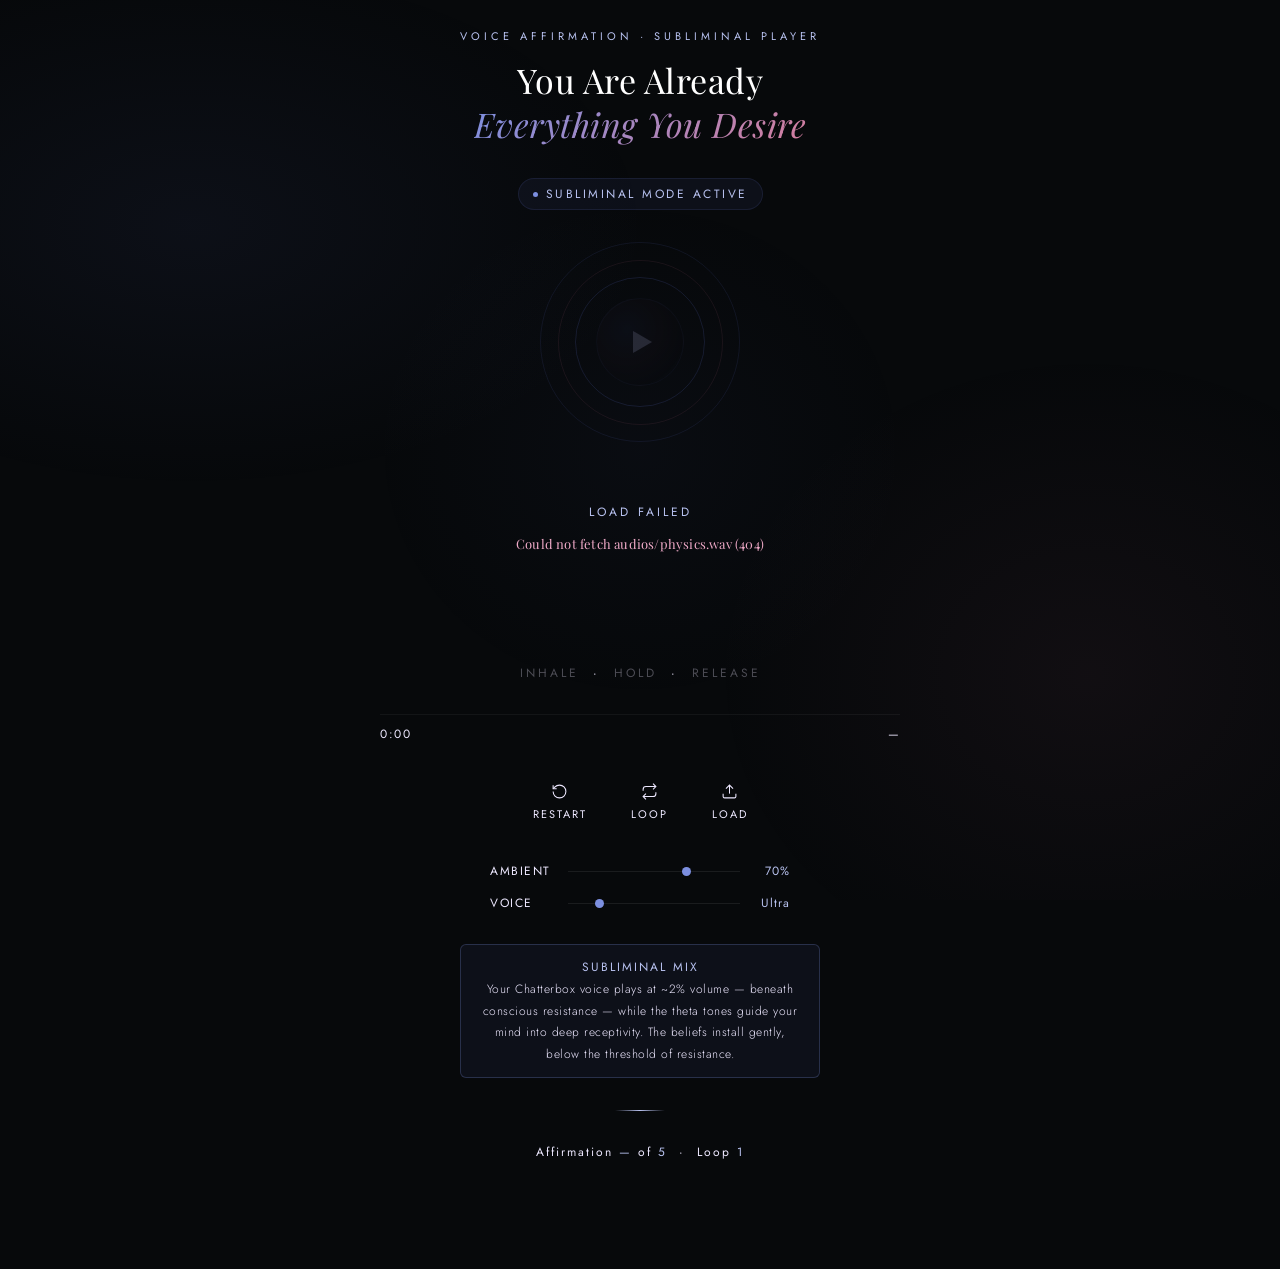
==== commit 2ef296ba: "Fix voice player" ====
--- a/subliminal-player/voice-player.html
+++ b/subliminal-player/voice-player.html
@@ -1313,35 +1313,45 @@
 async function autoInit() {
   if (!AFFIRMATIONS.length) return; // fall through to manual file picker
 
-  // Hide file picker UI, show loading state
-  document.querySelector('.drop-zone').style.display        = 'none';
-  document.querySelector('.file-list').style.display        = 'none';
-  document.querySelectorAll('.setup-label').forEach(el => el.style.display = 'none');
-  document.querySelector('.texts-area').style.display       = 'none';
-  document.getElementById('beginBtn').style.display         = 'none';
-  document.getElementById('setupErr').style.display         = 'none';
-  document.getElementById('autoLoadState').style.display    = 'block';
-
+  // ── Immediately switch to session screen ────────────────────────
   totalAff = AFFIRMATIONS.length;
   totalNum.textContent = totalAff;
+  setupPanel.classList.add('hidden');
+  sessionUI.classList.add('visible');
+
+  // Show loading state in orb area
+  affNum.style.opacity  = '1';
+  affNum.textContent    = 'Loading audio…';
+  affText.style.opacity = '1';
+  affText.style.transform = 'none';
+  affText.style.fontStyle = 'normal';
+  affText.style.fontSize  = '13px';
+  affText.style.color     = 'var(--text-faint)';
+  affText.textContent     = 'Fetching your affirmations — please wait';
+  orbBtn.style.pointerEvents = 'none';
+  orbBtn.style.opacity       = '0.4';
 
   initAudio();
   try {
     await decodeAllUrls(AFFIRMATIONS);
   } catch(e) {
-    document.getElementById('autoLoadState').style.display  = 'none';
-    document.querySelector('.drop-zone').style.display      = '';
-    document.getElementById('beginBtn').style.display       = '';
-    document.getElementById('setupErr').style.display       = '';
-    document.querySelector('.texts-area').style.display     = '';
-    document.querySelectorAll('.setup-label').forEach(el => el.style.display = '');
-    document.getElementById('setupErr').textContent = 'Could not load audio: ' + e.message;
+    affNum.textContent  = 'Load failed';
+    affText.textContent = e.message;
+    affText.style.color = 'var(--rose-dim)';
+    orbBtn.style.opacity = '0.2';
     return;
   }
 
-  timeDuration.textContent = fmtTime(Math.round(totalDurSecs));
-  setupPanel.classList.add('hidden');
-  sessionUI.classList.add('visible');
+  // ── Ready ────────────────────────────────────────────────────────
+  timeDuration.textContent   = fmtTime(Math.round(totalDurSecs));
+  orbBtn.style.pointerEvents = '';
+  orbBtn.style.opacity       = '';
+
+  affNum.textContent  = 'Tap the orb to begin';
+  affText.style.fontStyle = 'normal';
+  affText.style.fontSize  = '14px';
+  affText.style.color     = 'var(--text-dim)';
+  affText.textContent     = 'Close your eyes. Breathe slowly. Let your mind rest.';
 }
 
 // ─── Init ─────────────────────────────────────────────────────────────
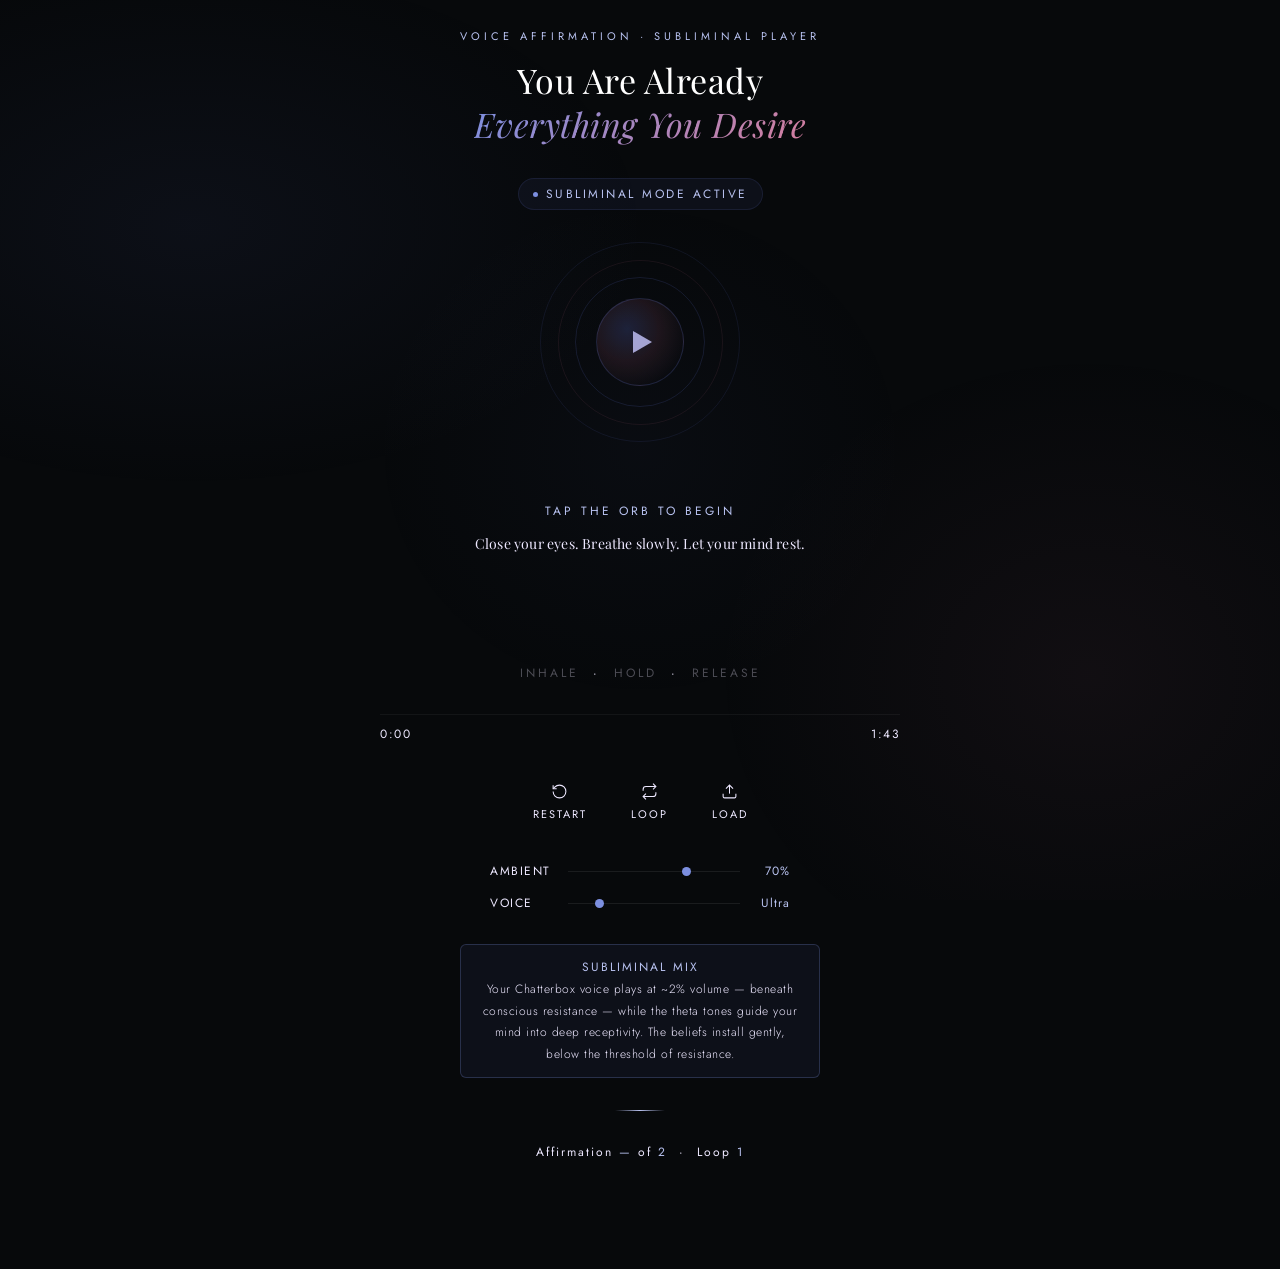
==== commit 96c85811: "voice" ====
--- a/subliminal-player/voice-player.html
+++ b/subliminal-player/voice-player.html
@@ -780,9 +780,9 @@
 const AFFIRMATIONS = [
   { url: "audios/peace.wav", text: "Peace" },
   { url: "audios/clean.wav", text: "Clean Body" },
-  { url: "audios/physics.wav", text: "Physics" },
-  { url: "audios/attract.wav", text: "Attraction" },
-  { url: "audios/self.wav", text: "Self" },
+  // { url: "audios/physics.wav", text: "Physics" },
+  // { url: "audios/attract.wav", text: "Attraction" },
+  // { url: "audios/self.wav", text: "Self" },
   // Add more lines here — one per affirmation file
 ];
 
@@ -990,7 +990,7 @@
   for (let i = 0; i < items.length; i++) {
     if (autoMsg) autoMsg.textContent = `Loading ${i + 1} of ${items.length}…`;
     const res = await fetch(items[i].url);
-    if (!res.ok) throw new Error(`Could not fetch ${items[i].url} (${res.status})`);
+    if (!res.ok) throw new Error(`File not found: ${items[i].url} (HTTP ${res.status}). Make sure the file is pushed to GitHub.`);
     const ab  = await res.arrayBuffer();
     const buf = await audioCtx.decodeAudioData(ab);
     audioBuffers.push(buf);
@@ -1331,6 +1331,14 @@
   orbBtn.style.pointerEvents = 'none';
   orbBtn.style.opacity       = '0.4';
 
+  // Detect file:// protocol — fetch() does not work on local files
+  if (location.protocol === 'file:') {
+    affNum.textContent  = 'Cannot auto-load locally';
+    affText.style.color = 'var(--rose-dim)';
+    affText.textContent = 'Open via GitHub Pages URL or run a local server (python -m http.server 8080). file:// protocol blocks audio fetching.';
+    return;
+  }
+
   initAudio();
   try {
     await decodeAllUrls(AFFIRMATIONS);
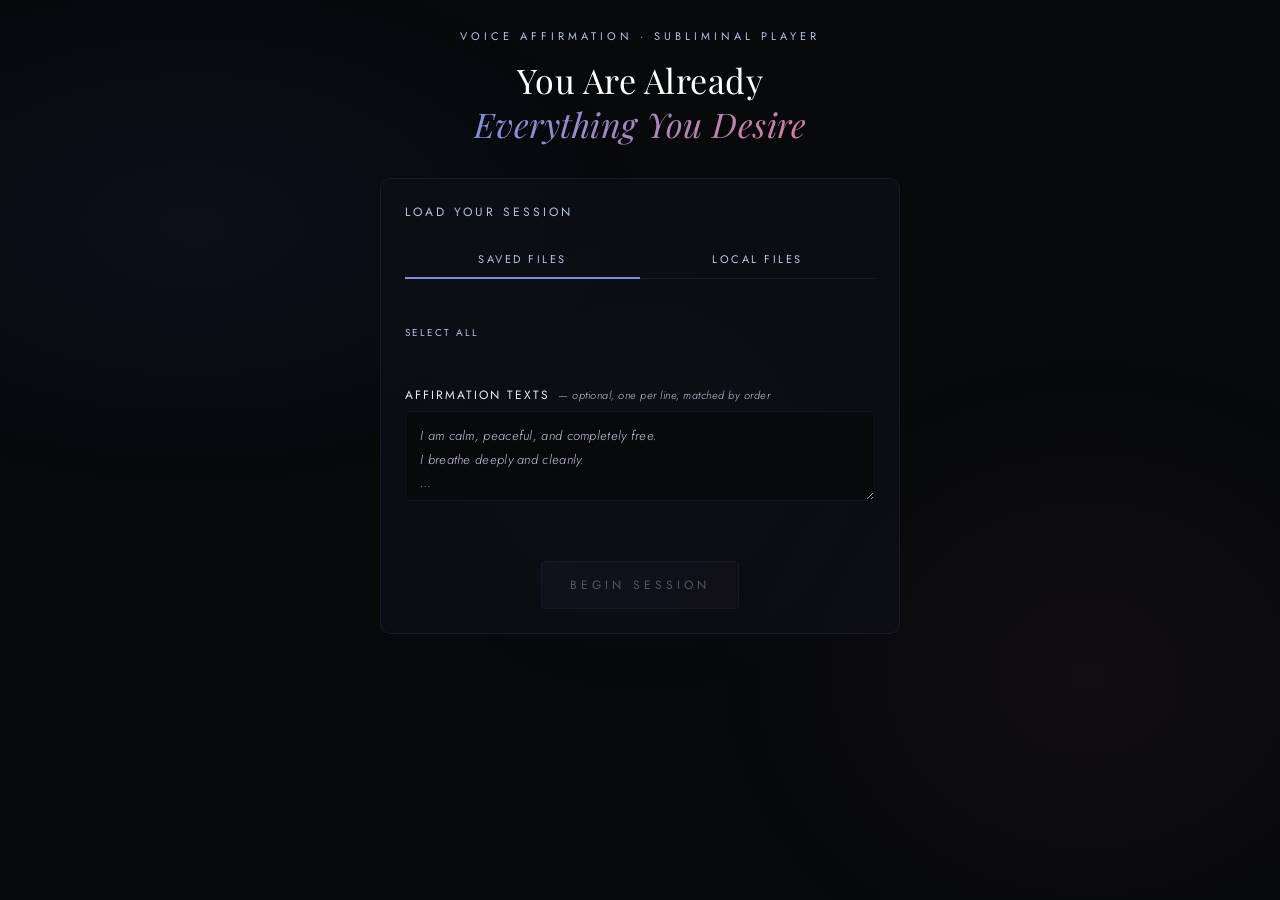
==== commit f26df2ed: "Replace auto-load with saved/local tab picker" ====
--- a/subliminal-player/voice-player.html
+++ b/subliminal-player/voice-player.html
@@ -597,10 +597,109 @@
   }
   .status.visible { opacity: 1; }
 
-  /* ── Scrollbar for file list ─────────────────── */
-  .file-list::-webkit-scrollbar { width: 3px; }
-  .file-list::-webkit-scrollbar-track { background: transparent; }
-  .file-list::-webkit-scrollbar-thumb { background: rgba(92,107,192,0.2); border-radius: 2px; }
+  /* ── Source tabs ───────────────────────────── */
+  .tab-row {
+    display: flex;
+    border-bottom: 1px solid rgba(92,107,192,0.15);
+    margin-bottom: 20px;
+  }
+  .tab-btn {
+    flex: 1;
+    background: none;
+    border: none;
+    border-bottom: 2px solid transparent;
+    color: var(--text-faint);
+    font-family: 'Jost', sans-serif;
+    font-size: 11px;
+    font-weight: 400;
+    letter-spacing: 2.5px;
+    text-transform: uppercase;
+    padding: 10px 0;
+    cursor: pointer;
+    transition: all 0.25s;
+    margin-bottom: -1px;
+  }
+  .tab-btn:hover { color: var(--text-dim); }
+  .tab-btn.active {
+    color: var(--indigo-dim);
+    border-bottom-color: var(--indigo);
+  }
+  .tab-pane { display: none; }
+  .tab-pane.active { display: block; }
+
+  /* ── Saved file checklist ────────────────────── */
+  .saved-list {
+    display: flex;
+    flex-direction: column;
+    gap: 8px;
+    max-height: 220px;
+    overflow-y: auto;
+  }
+  .saved-item {
+    display: flex;
+    align-items: center;
+    gap: 12px;
+    padding: 9px 12px;
+    background: rgba(92,107,192,0.05);
+    border: 1px solid rgba(92,107,192,0.1);
+    border-radius: 6px;
+    cursor: pointer;
+    transition: all 0.2s;
+    user-select: none;
+  }
+  .saved-item:hover { border-color: rgba(92,107,192,0.3); background: rgba(92,107,192,0.09); }
+  .saved-item.checked { border-color: rgba(124,143,224,0.45); background: rgba(92,107,192,0.13); }
+  .saved-check {
+    width: 16px; height: 16px;
+    border-radius: 3px;
+    border: 1px solid rgba(92,107,192,0.35);
+    background: transparent;
+    display: flex; align-items: center; justify-content: center;
+    flex-shrink: 0;
+    transition: all 0.2s;
+  }
+  .saved-item.checked .saved-check {
+    background: var(--indigo);
+    border-color: var(--indigo);
+  }
+  .saved-check::after {
+    content: '';
+    width: 4px; height: 8px;
+    border: 2px solid white;
+    border-top: none; border-left: none;
+    transform: rotate(45deg) translateY(-1px);
+    display: none;
+  }
+  .saved-item.checked .saved-check::after { display: block; }
+  .saved-name {
+    font-size: 12px;
+    letter-spacing: 0.5px;
+    color: var(--text-dim);
+    flex: 1;
+  }
+  .saved-empty {
+    font-size: 11px;
+    letter-spacing: 1px;
+    color: var(--text-faint);
+    font-style: italic;
+    text-align: center;
+    padding: 18px 0;
+    line-height: 1.8;
+  }
+  .saved-select-all {
+    font-size: 10px;
+    letter-spacing: 2px;
+    text-transform: uppercase;
+    color: var(--indigo-dim);
+    background: none;
+    border: none;
+    cursor: pointer;
+    font-family: 'Jost', sans-serif;
+    font-weight: 400;
+    padding: 0 0 8px 0;
+    transition: color 0.2s;
+  }
+  .saved-select-all:hover { color: var(--indigo); }
 </style>
 </head>
 <body>
@@ -620,43 +719,46 @@
   <div class="setup-panel" id="setupPanel">
     <div class="setup-title">Load Your Session</div>
 
-    <div>
-      <div class="setup-label">
-        Affirmation Audio Files
-        <span class="opt">— WAV or MP3 from app3.py, select all at once</span>
+    <!-- Source tabs -->
+    <div class="tab-row">
+      <button class="tab-btn active" data-tab="saved">Saved Files</button>
+      <button class="tab-btn" data-tab="local">Local Files</button>
+    </div>
+
+    <!-- ── Tab: Saved files (from AFFIRMATIONS config) ── -->
+    <div class="tab-pane active" id="tab-saved">
+      <button class="saved-select-all" id="selectAllBtn">Select All</button>
+      <div class="saved-list" id="savedList"></div>
+    </div>
+
+    <!-- ── Tab: Local files (manual picker) ── -->
+    <div class="tab-pane" id="tab-local">
+      <div>
+        <div class="setup-label">
+          Affirmation Audio Files
+          <span class="opt">— WAV or MP3, select all at once</span>
+        </div>
+        <div class="drop-zone" id="dropZone">
+          <input type="file" id="fileInput" multiple accept="audio/wav,audio/mpeg,audio/mp3,audio/ogg,.wav,.mp3,.ogg">
+          <div class="drop-icon">◎</div>
+          <div class="drop-title">Drop files here or tap to browse</div>
+          <div class="drop-hint">affirmation_0.wav · affirmation_1.wav · …</div>
+        </div>
       </div>
-      <div class="drop-zone" id="dropZone">
-        <input type="file" id="fileInput" multiple accept="audio/wav,audio/mpeg,audio/mp3,audio/ogg,.wav,.mp3,.ogg">
-        <div class="drop-icon">◎</div>
-        <div class="drop-title">Drop files here or tap to browse</div>
-        <div class="drop-hint">affirmation_0.wav · affirmation_1.wav · affirmation_2.wav …</div>
-      </div>
+      <div class="file-list" id="fileList" style="margin-top:10px;"></div>
     </div>
 
-    <div class="file-list" id="fileList"></div>
-
-    <div>
+    <div style="margin-top:18px;">
       <div class="setup-label">
         Affirmation Texts
         <span class="opt">— optional, one per line, matched by order</span>
       </div>
       <textarea class="texts-area" id="textsArea"
-        placeholder="I am calm, peaceful, and completely free.&#10;I breathe deeply and cleanly. My lungs are full of pure life.&#10;I am enough. Completely and unconditionally.&#10;…"></textarea>
+        placeholder="I am calm, peaceful, and completely free.&#10;I breathe deeply and cleanly.&#10;…"></textarea>
     </div>
 
     <div class="setup-err" id="setupErr"></div>
     <button class="begin-btn" id="beginBtn" disabled>Begin Session</button>
-
-    <!-- Auto-load state (shown when AFFIRMATIONS config is set) -->
-    <div id="autoLoadState" style="display:none;text-align:center;padding:32px 0;">
-      <div class="setup-title" style="margin-bottom:14px;">Loading Your Session</div>
-      <div id="autoLoadMsg" style="font-size:12px;letter-spacing:1.5px;color:var(--text-faint);">Fetching affirmations…</div>
-      <div style="margin-top:20px;display:flex;justify-content:center;gap:6px;" id="autoLoadDots">
-        <div style="width:5px;height:5px;border-radius:50%;background:var(--indigo);animation:dot-pulse 1.4s ease-in-out 0s infinite;"></div>
-        <div style="width:5px;height:5px;border-radius:50%;background:var(--indigo);animation:dot-pulse 1.4s ease-in-out 0.2s infinite;"></div>
-        <div style="width:5px;height:5px;border-radius:50%;background:var(--indigo);animation:dot-pulse 1.4s ease-in-out 0.4s infinite;"></div>
-      </div>
-    </div>
   </div>
 
   <!-- ── Session UI (hidden until files loaded) ── -->
@@ -981,22 +1083,22 @@
   }
 }
 
-// ─── Decode URLs into AudioBuffers (auto-load mode) ───────────────────
+// ─── Decode URLs into AudioBuffers (saved mode) ──────────────────
 async function decodeAllUrls(items) {
   audioBuffers = [];
   affTexts     = [];
   totalDurSecs = 0;
-  const autoMsg = document.getElementById('autoLoadMsg');
   for (let i = 0; i < items.length; i++) {
-    if (autoMsg) autoMsg.textContent = `Loading ${i + 1} of ${items.length}…`;
+    setupErr.textContent = `Fetching ${i + 1} of ${items.length}…`;
     const res = await fetch(items[i].url);
-    if (!res.ok) throw new Error(`File not found: ${items[i].url} (HTTP ${res.status}). Make sure the file is pushed to GitHub.`);
+    if (!res.ok) throw new Error(`Not found: ${items[i].url} (HTTP ${res.status})`);
     const ab  = await res.arrayBuffer();
     const buf = await audioCtx.decodeAudioData(ab);
     audioBuffers.push(buf);
     affTexts.push(items[i].text || `Affirmation ${i + 1}`);
     totalDurSecs += buf.duration + (PAUSE_MS / 1000);
   }
+  setupErr.textContent = '';
 }
 
 // ─── Play a specific affirmation buffer ──────────────────────────────
@@ -1181,35 +1283,50 @@
   setOrbPlay();
 }
 
-// ─── Begin — fires when user presses Begin Session ────────────────────
+// ─── Begin Session ─────────────────────────────────────────────────
 beginBtn.addEventListener('click', async () => {
-  if (pendingFiles.length === 0) { setupErr.textContent = 'Please select at least one audio file.'; return; }
-  beginBtn.disabled   = true;
+  setupErr.textContent = '';
+  beginBtn.disabled    = true;
   beginBtn.textContent = 'Loading…';
-  setupErr.textContent = '';
-
-  // Parse affirmation texts
+
+  // Merge texts from textarea (optional override)
   const lines = textsArea.value.trim().split('\n').map(l => l.trim()).filter(Boolean);
-  affTexts = lines;
-  totalAff = pendingFiles.length;
-  totalNum.textContent = totalAff;
-  timeDuration.textContent = fmtTime(Math.round(
-    pendingFiles.length * 8 // rough estimate before decode
-  ));
 
   initAudio();
+
   try {
-    await decodeAllFiles(pendingFiles);
+    if (activeTab === 'saved') {
+      // Gather checked items in order
+      const checked = [];
+      document.querySelectorAll('.saved-item.checked').forEach(el => {
+        checked.push(AFFIRMATIONS[parseInt(el.dataset.index)]);
+      });
+      if (!checked.length) throw new Error('Select at least one saved file.');
+
+      if (location.protocol === 'file:') {
+        throw new Error('Cannot fetch files when opened locally. Use the GitHub Pages URL or run: python -m http.server 8080');
+      }
+      await decodeAllUrls(checked);
+      // Override texts if user typed them
+      if (lines.length) affTexts = audioBuffers.map((_, i) => lines[i] || affTexts[i] || `Affirmation ${i+1}`);
+
+    } else {
+      // Local files mode
+      if (!pendingFiles.length) throw new Error('Please select at least one audio file.');
+      const localLines = lines;
+      await decodeAllFiles(pendingFiles);
+      affTexts = audioBuffers.map((_, i) => localLines[i] || `Affirmation ${i+1}`);
+    }
   } catch(e) {
-    setupErr.textContent = 'Could not decode audio: ' + e.message;
-    beginBtn.disabled = false;
+    setupErr.textContent = e.message;
+    beginBtn.disabled    = false;
     beginBtn.textContent = 'Begin Session';
     return;
   }
 
+  totalAff = audioBuffers.length;
+  totalNum.textContent     = totalAff;
   timeDuration.textContent = fmtTime(Math.round(totalDurSecs));
-
-  // Switch views
   setupPanel.classList.add('hidden');
   sessionUI.classList.add('visible');
 });
@@ -1251,23 +1368,15 @@
   resetState();
   sessionUI.classList.remove('visible');
   setupPanel.classList.remove('hidden');
-  // Restore all setup UI elements (may have been hidden by autoInit)
-  document.querySelector('.drop-zone').style.display        = '';
-  document.querySelector('.file-list').style.display        = '';
-  document.querySelectorAll('.setup-label').forEach(el => el.style.display = '');
-  document.querySelector('.texts-area').style.display       = '';
-  document.getElementById('beginBtn').style.display         = '';
-  document.getElementById('setupErr').style.display         = '';
-  document.getElementById('autoLoadState').style.display    = 'none';
-  fileList.innerHTML = '';
-  textsArea.value    = '';
-  pendingFiles       = [];
-  audioBuffers       = [];
-  beginBtn.disabled  = true;
+  fileList.innerHTML   = '';
+  textsArea.value      = '';
+  pendingFiles         = [];
+  audioBuffers         = [];
+  fileInput.value      = '';
   beginBtn.textContent = 'Begin Session';
-  fileInput.value    = '';
-  affText.textContent     = 'Close your eyes. Breathe slowly. Let your mind rest.';
-  affNum.textContent      = 'Tap the orb to begin';
+  updateBeginBtn();
+  affText.textContent  = 'Close your eyes. Breathe slowly. Let your mind rest.';
+  affNum.textContent   = 'Tap the orb to begin';
 });
 
 // ─── Volume sliders ───────────────────────────────────────────────────
@@ -1309,64 +1418,11 @@
   orbBtn.classList.remove('playing');
 }
 
-// ─── Auto-init from AFFIRMATIONS config ─────────────────────────────
-async function autoInit() {
-  if (!AFFIRMATIONS.length) return; // fall through to manual file picker
-
-  // ── Immediately switch to session screen ────────────────────────
-  totalAff = AFFIRMATIONS.length;
-  totalNum.textContent = totalAff;
-  setupPanel.classList.add('hidden');
-  sessionUI.classList.add('visible');
-
-  // Show loading state in orb area
-  affNum.style.opacity  = '1';
-  affNum.textContent    = 'Loading audio…';
-  affText.style.opacity = '1';
-  affText.style.transform = 'none';
-  affText.style.fontStyle = 'normal';
-  affText.style.fontSize  = '13px';
-  affText.style.color     = 'var(--text-faint)';
-  affText.textContent     = 'Fetching your affirmations — please wait';
-  orbBtn.style.pointerEvents = 'none';
-  orbBtn.style.opacity       = '0.4';
-
-  // Detect file:// protocol — fetch() does not work on local files
-  if (location.protocol === 'file:') {
-    affNum.textContent  = 'Cannot auto-load locally';
-    affText.style.color = 'var(--rose-dim)';
-    affText.textContent = 'Open via GitHub Pages URL or run a local server (python -m http.server 8080). file:// protocol blocks audio fetching.';
-    return;
-  }
-
-  initAudio();
-  try {
-    await decodeAllUrls(AFFIRMATIONS);
-  } catch(e) {
-    affNum.textContent  = 'Load failed';
-    affText.textContent = e.message;
-    affText.style.color = 'var(--rose-dim)';
-    orbBtn.style.opacity = '0.2';
-    return;
-  }
-
-  // ── Ready ────────────────────────────────────────────────────────
-  timeDuration.textContent   = fmtTime(Math.round(totalDurSecs));
-  orbBtn.style.pointerEvents = '';
-  orbBtn.style.opacity       = '';
-
-  affNum.textContent  = 'Tap the orb to begin';
-  affText.style.fontStyle = 'normal';
-  affText.style.fontSize  = '14px';
-  affText.style.color     = 'var(--text-dim)';
-  affText.textContent     = 'Close your eyes. Breathe slowly. Let your mind rest.';
-}
-
-// ─── Init ─────────────────────────────────────────────────────────────
+// ─── Init ────────────────────────────────────────────────────────────
 totalNum.textContent = '—';
 affText.classList.add('visible');
 affNum.classList.add('visible');
-autoInit();
+renderSavedList();
 </script>
 </body>
 </html>
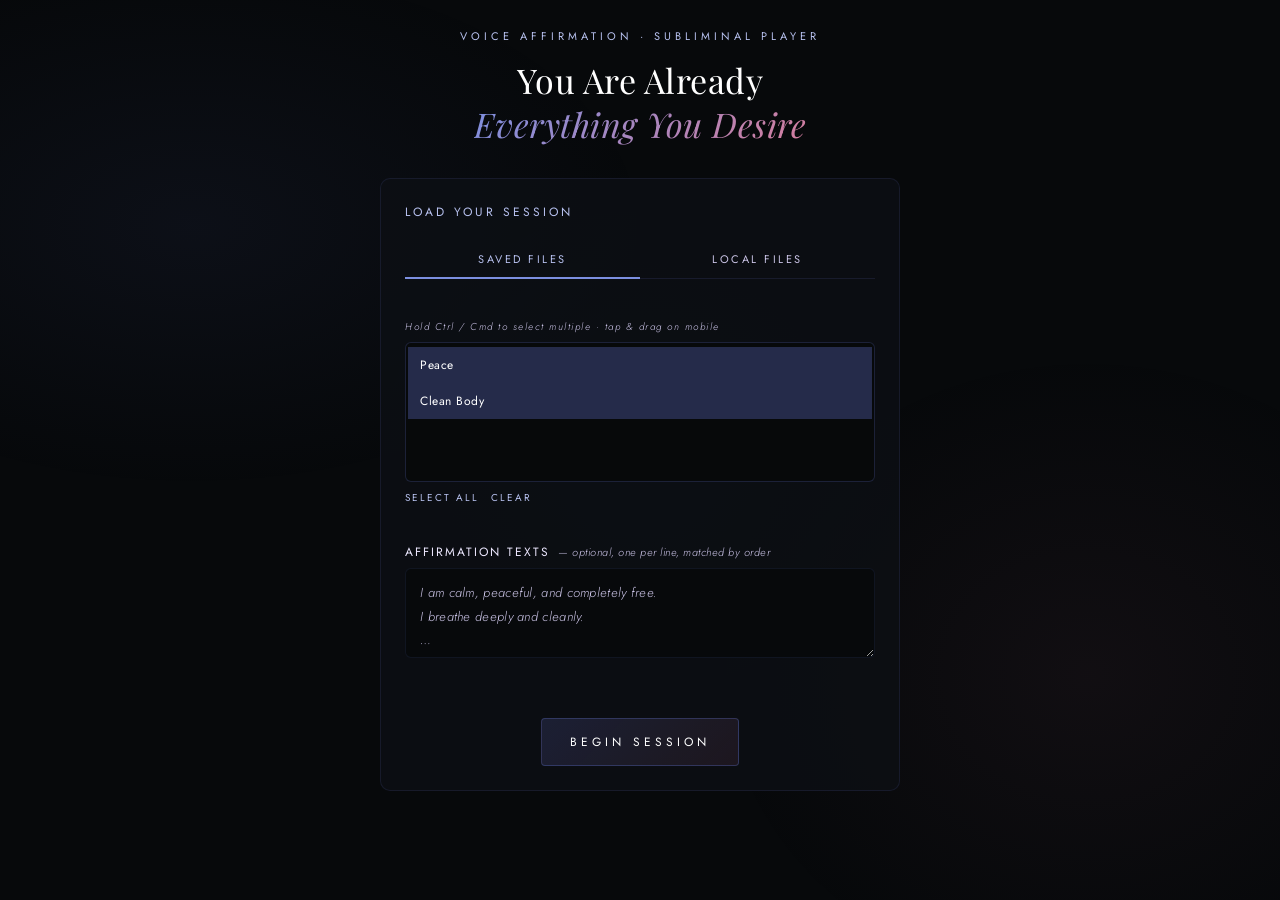
==== commit aa58d4c3: "Fix tab switching: add activeTab, tab-btn handler, renderSavedList, updateBeginBtn" ====
--- a/subliminal-player/voice-player.html
+++ b/subliminal-player/voice-player.html
@@ -627,55 +627,40 @@
   .tab-pane { display: none; }
   .tab-pane.active { display: block; }
 
-  /* ── Saved file checklist ────────────────────── */
-  .saved-list {
-    display: flex;
-    flex-direction: column;
-    gap: 8px;
-    max-height: 220px;
-    overflow-y: auto;
-  }
-  .saved-item {
-    display: flex;
-    align-items: center;
-    gap: 12px;
+  /* ── Saved file multi-select dropdown ─────────────── */
+  .saved-hint {
+    font-size: 10px;
+    letter-spacing: 1.5px;
+    color: var(--text-faint);
+    margin-bottom: 8px;
+    font-style: italic;
+  }
+  .saved-select {
+    width: 100%;
+    background: rgba(7,9,11,0.9);
+    border: 1px solid rgba(92,107,192,0.25);
+    border-radius: 6px;
+    color: var(--text-dim);
+    font-family: 'Jost', sans-serif;
+    font-size: 12px;
+    font-weight: 300;
+    letter-spacing: 0.5px;
+    padding: 4px 2px;
+    outline: none;
+    cursor: pointer;
+    min-height: 140px;
+    transition: border-color 0.3s;
+  }
+  .saved-select:focus { border-color: rgba(92,107,192,0.55); }
+  .saved-select option {
     padding: 9px 12px;
-    background: rgba(92,107,192,0.05);
-    border: 1px solid rgba(92,107,192,0.1);
-    border-radius: 6px;
-    cursor: pointer;
-    transition: all 0.2s;
-    user-select: none;
-  }
-  .saved-item:hover { border-color: rgba(92,107,192,0.3); background: rgba(92,107,192,0.09); }
-  .saved-item.checked { border-color: rgba(124,143,224,0.45); background: rgba(92,107,192,0.13); }
-  .saved-check {
-    width: 16px; height: 16px;
-    border-radius: 3px;
-    border: 1px solid rgba(92,107,192,0.35);
-    background: transparent;
-    display: flex; align-items: center; justify-content: center;
-    flex-shrink: 0;
-    transition: all 0.2s;
-  }
-  .saved-item.checked .saved-check {
-    background: var(--indigo);
-    border-color: var(--indigo);
-  }
-  .saved-check::after {
-    content: '';
-    width: 4px; height: 8px;
-    border: 2px solid white;
-    border-top: none; border-left: none;
-    transform: rotate(45deg) translateY(-1px);
-    display: none;
-  }
-  .saved-item.checked .saved-check::after { display: block; }
-  .saved-name {
+    background: #0d1014;
+    color: var(--text-dim);
     font-size: 12px;
-    letter-spacing: 0.5px;
-    color: var(--text-dim);
-    flex: 1;
+  }
+  .saved-select option:checked {
+    background: rgba(92,107,192,0.35);
+    color: #ffffff;
   }
   .saved-empty {
     font-size: 11px;
@@ -686,7 +671,12 @@
     padding: 18px 0;
     line-height: 1.8;
   }
-  .saved-select-all {
+  .saved-actions {
+    display: flex;
+    gap: 12px;
+    margin-top: 8px;
+  }
+  .saved-action-btn {
     font-size: 10px;
     letter-spacing: 2px;
     text-transform: uppercase;
@@ -696,10 +686,10 @@
     cursor: pointer;
     font-family: 'Jost', sans-serif;
     font-weight: 400;
-    padding: 0 0 8px 0;
+    padding: 0;
     transition: color 0.2s;
   }
-  .saved-select-all:hover { color: var(--indigo); }
+  .saved-action-btn:hover { color: var(--indigo); }
 </style>
 </head>
 <body>
@@ -727,8 +717,12 @@
 
     <!-- ── Tab: Saved files (from AFFIRMATIONS config) ── -->
     <div class="tab-pane active" id="tab-saved">
-      <button class="saved-select-all" id="selectAllBtn">Select All</button>
-      <div class="saved-list" id="savedList"></div>
+      <div class="saved-hint" id="savedHint">Hold Ctrl / Cmd to select multiple · tap &amp; drag on mobile</div>
+      <select class="saved-select" id="savedSelect" multiple size="6"></select>
+      <div class="saved-actions">
+        <button class="saved-action-btn" id="selAllBtn">Select All</button>
+        <button class="saved-action-btn" id="selNoneBtn">Clear</button>
+      </div>
     </div>
 
     <!-- ── Tab: Local files (manual picker) ── -->
@@ -962,6 +956,18 @@
 const subIndicator = document.getElementById('subIndicator');
 const completeGlow = document.getElementById('completeGlow');
 
+// ─── Tab switching ──────────────────────────────────────────────────
+let activeTab = 'saved';
+
+document.querySelectorAll('.tab-btn').forEach(btn => {
+  btn.addEventListener('click', () => {
+    activeTab = btn.dataset.tab;
+    document.querySelectorAll('.tab-btn').forEach(b => b.classList.toggle('active', b === btn));
+    document.querySelectorAll('.tab-pane').forEach(p => p.classList.toggle('active', p.id === 'tab-' + activeTab));
+    updateBeginBtn();
+  });
+});
+
 // ─── File Loading ────────────────────────────────────────────────────
 let pendingFiles = [];
 
@@ -1296,12 +1302,12 @@
 
   try {
     if (activeTab === 'saved') {
-      // Gather checked items in order
-      const checked = [];
-      document.querySelectorAll('.saved-item.checked').forEach(el => {
-        checked.push(AFFIRMATIONS[parseInt(el.dataset.index)]);
-      });
-      if (!checked.length) throw new Error('Select at least one saved file.');
+      // Gather selected options in order
+      const sel = document.getElementById('savedSelect');
+      const checked = Array.from(sel.options)
+        .filter(o => o.selected)
+        .map(o => AFFIRMATIONS[parseInt(o.value)]);
+      if (!checked.length) throw new Error('Select at least one file from the dropdown.');
 
       if (location.protocol === 'file:') {
         throw new Error('Cannot fetch files when opened locally. Use the GitHub Pages URL or run: python -m http.server 8080');
@@ -1418,6 +1424,58 @@
   orbBtn.classList.remove('playing');
 }
 
+// ─── Saved files multi-select dropdown ───────────────────────────────
+function renderSavedList() {
+  const sel       = document.getElementById('savedSelect');
+  const hint      = document.getElementById('savedHint');
+  const selAllBtn  = document.getElementById('selAllBtn');
+  const selNoneBtn = document.getElementById('selNoneBtn');
+  sel.innerHTML = '';
+
+  if (!AFFIRMATIONS.length) {
+    sel.style.display  = 'none';
+    if (hint) hint.style.display = 'none';
+    const actEl = document.querySelector('.saved-actions');
+    if (actEl) actEl.style.display = 'none';
+    const empty = document.createElement('div');
+    empty.className = 'saved-empty';
+    empty.innerHTML = 'No saved files configured yet.<br>Add entries to the <strong>AFFIRMATIONS</strong> array<br>at the top of this file\'s script block.';
+    sel.parentNode.insertBefore(empty, sel);
+    return;
+  }
+
+  AFFIRMATIONS.forEach((aff, i) => {
+    const opt = document.createElement('option');
+    opt.value       = i;
+    opt.textContent = aff.text || aff.url.split('/').pop();
+    opt.selected    = true;
+    sel.appendChild(opt);
+  });
+
+  sel.size = Math.min(AFFIRMATIONS.length, 8);
+  sel.addEventListener('change', updateBeginBtn);
+
+  selAllBtn.addEventListener('click', () => {
+    Array.from(sel.options).forEach(o => o.selected = true);
+    updateBeginBtn();
+  });
+  selNoneBtn.addEventListener('click', () => {
+    Array.from(sel.options).forEach(o => o.selected = false);
+    updateBeginBtn();
+  });
+
+  updateBeginBtn();
+}
+
+function updateBeginBtn() {
+  if (activeTab === 'saved') {
+    const sel = document.getElementById('savedSelect');
+    beginBtn.disabled = !sel || Array.from(sel.options).filter(o => o.selected).length === 0;
+  } else {
+    beginBtn.disabled = pendingFiles.length === 0;
+  }
+}
+
 // ─── Init ────────────────────────────────────────────────────────────
 totalNum.textContent = '—';
 affText.classList.add('visible');
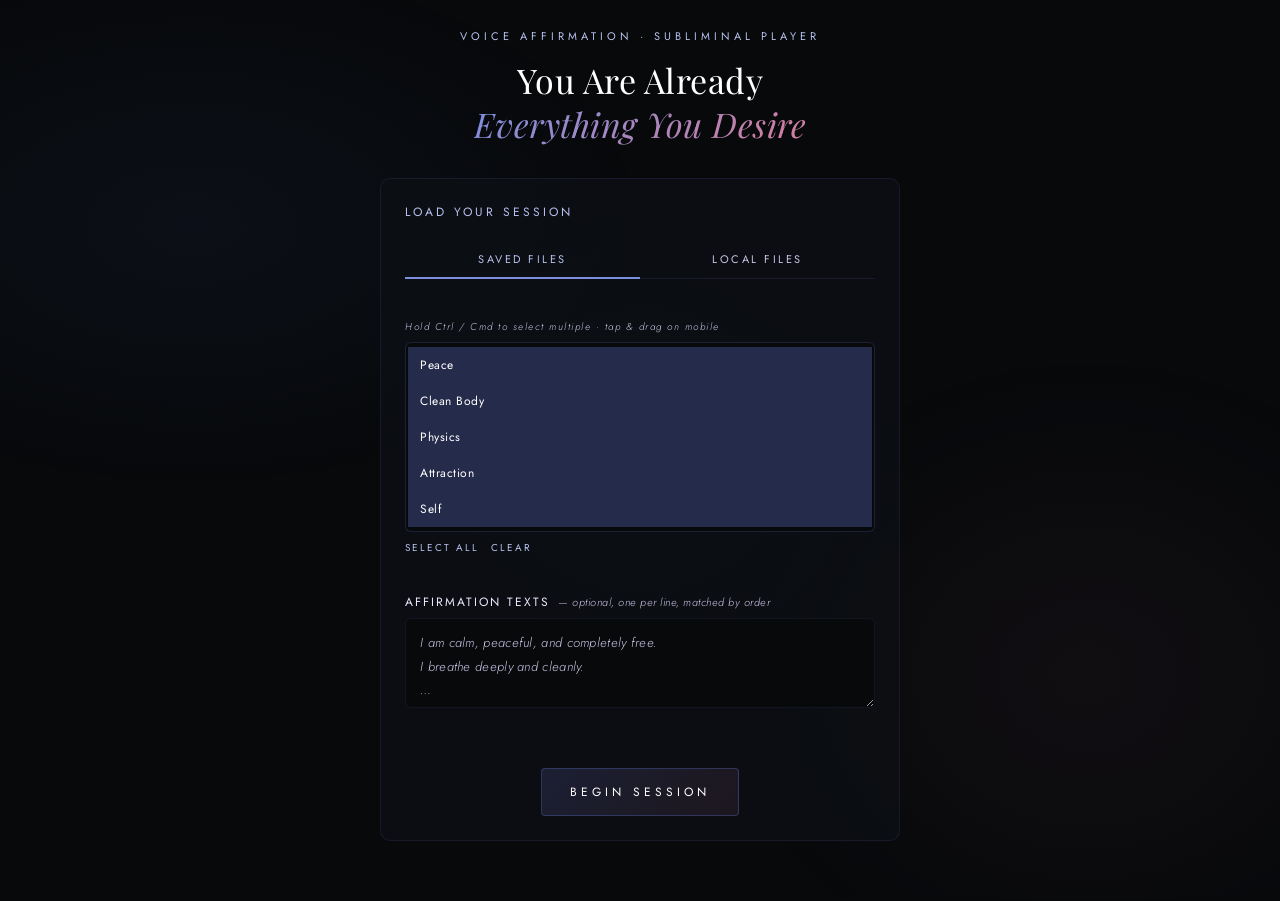
==== commit 6080959a: "Update voices" ====
--- a/subliminal-player/voice-player.html
+++ b/subliminal-player/voice-player.html
@@ -876,9 +876,9 @@
 const AFFIRMATIONS = [
   { url: "audios/peace.wav", text: "Peace" },
   { url: "audios/clean.wav", text: "Clean Body" },
-  // { url: "audios/physics.wav", text: "Physics" },
-  // { url: "audios/attract.wav", text: "Attraction" },
-  // { url: "audios/self.wav", text: "Self" },
+  { url: "audios/physics.wav", text: "Physics" },
+  { url: "audios/attract.wav", text: "Attraction" },
+  { url: "audios/self.wav", text: "Self" },
   // Add more lines here — one per affirmation file
 ];
 
